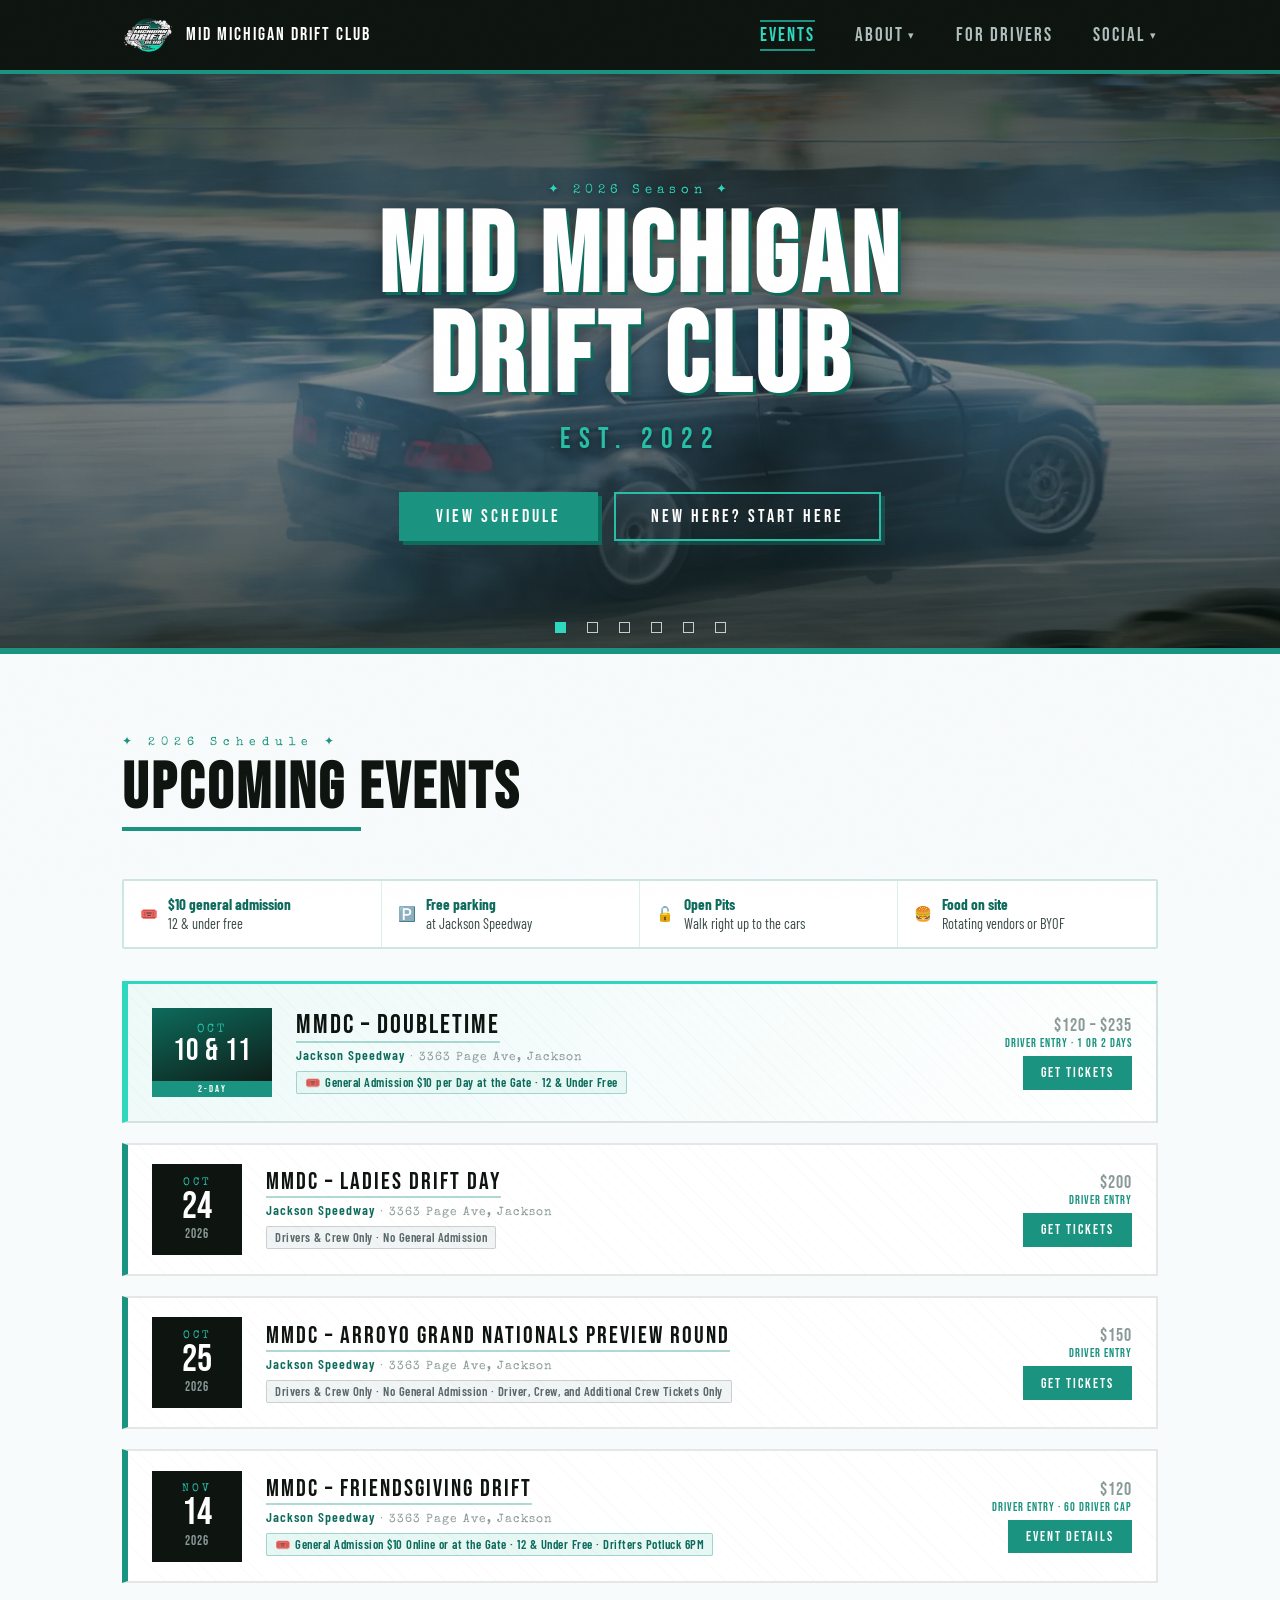
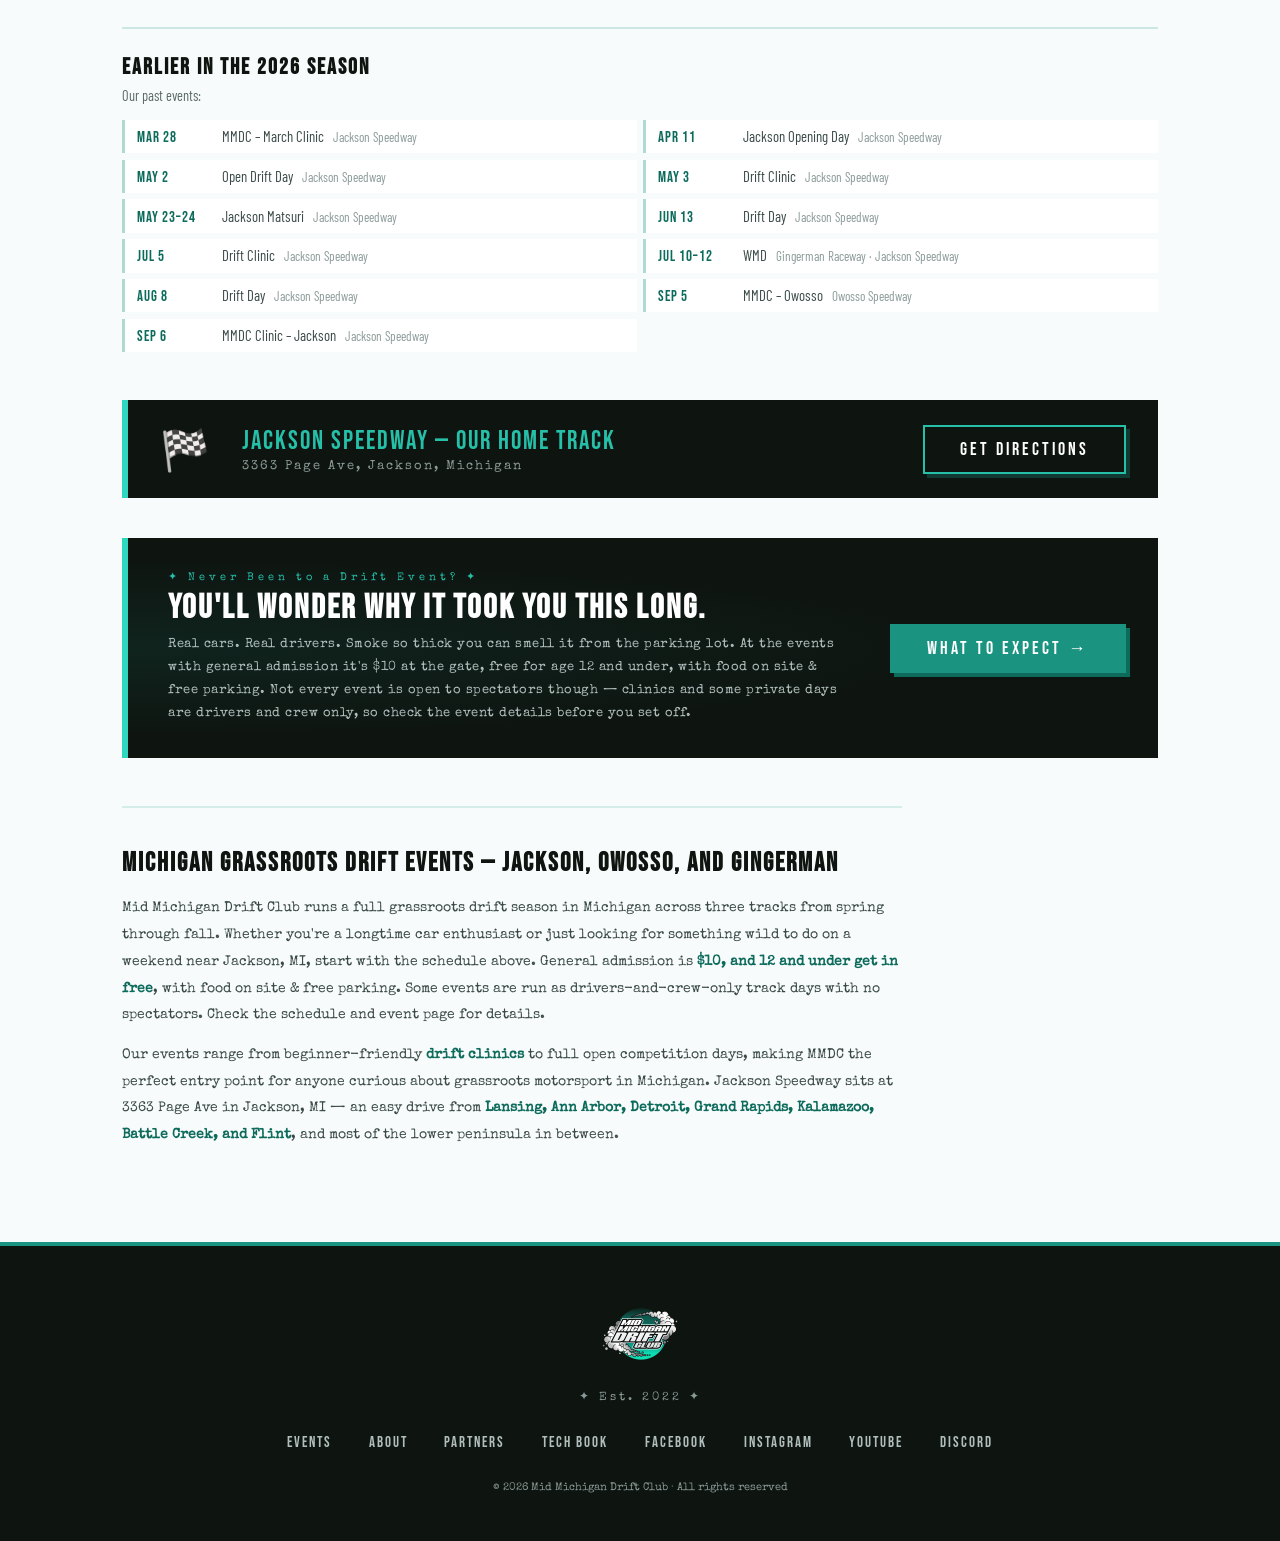
==== index.html @ 8991fbb8 "Correct Jackson Speedway postcode to 49203 The street address was right but the postcode was not: ev" ====
<!DOCTYPE html>
<html lang="en">
<head>
  <meta charset="UTF-8" />
  <meta name="viewport" content="width=device-width, initial-scale=1.0" />
  <!-- iOS Safari draws its toolbar and status bar as a translucent layer that
       blurs whatever page content sits beneath it. That band is outside the
       layout viewport, so no CSS on the sticky header can cover it, and the
       blurred copy reads as the page leaking above the nav. theme-color is the
       only hook Safari gives for it. #0e1410 is the header's own black, so the
       toolbar and the nav now meet seamlessly. -->
  <meta name="theme-color" content="#0e1410" />
  <link rel="icon" type="image/png" sizes="32x32" href="/favicon-32.png" />
  <link rel="icon" type="image/png" sizes="16x16" href="/favicon-16.png" />
  <link rel="apple-touch-icon" sizes="180x180" href="/apple-touch-icon.png" />
  <title>Mid Michigan Drift Club | Drift Events at Jackson Speedway</title>
  <meta name="description" content="Michigan grassroots drift events at Jackson Speedway, Owosso Speedway, and Gingerman Raceway. Drift days, clinics, and ladies days. $10 general admission." />
  <meta name="keywords" content="Michigan drift events, drift events Jackson Michigan, mid Michigan drift club, grassroots drifting Michigan, drift club Michigan, Jackson Speedway events, drift day Michigan, watch drifting Michigan, beginner drift clinic Michigan, drift events near me Michigan, things to do Jackson MI, motorsport events Michigan 2026" />
  <meta name="author" content="Mid Michigan Drift Club" />
  <link rel="canonical" href="https://midmichigandriftclub.com/" />
  <meta property="og:type" content="website" />
  <meta property="og:title" content="Bring Your Friends. Wild to See. | Mid Michigan Drift Club" />
  <meta property="og:description" content="Tire smoke, sideways cars, Michigan's grassroots drift scene. A full season of drift days, clinics, and ladies days at Jackson Speedway, Owosso, and Gingerman. Not every event has general admission." />
  <meta property="og:image" content="https://midmichigandriftclub.com/logo-social.png" />
  <meta property="og:url" content="https://midmichigandriftclub.com/" />
  <meta property="og:site_name" content="Mid Michigan Drift Club" />
  <meta name="twitter:card" content="summary_large_image" />
  <meta name="twitter:title" content="Bring Your Friends. Wild to See. | Mid Michigan Drift Club" />
  <meta name="twitter:description" content="Michigan grassroots drift events at Jackson Speedway, Owosso, and Gingerman. Drift days, clinics, and ladies days. General admission varies by event." />
  <meta name="twitter:image" content="https://midmichigandriftclub.com/logo-social.png" />
  <meta name="geo.region" content="US-MI" />
  <meta name="geo.placename" content="Jackson, Michigan" />
  <meta name="geo.position" content="42.2459;-84.4013" />
  <meta name="ICBM" content="42.2459, -84.4013" />
  <script type="application/ld+json">{"@context":"https://schema.org","@type":"SportsOrganization","name":"Mid Michigan Drift Club","alternateName":"MMDC","url":"https://midmichigandriftclub.com","logo":"https://midmichigandriftclub.com/logo-social.png","description":"A Michigan grassroots drift club running a full season of drift events at Jackson Speedway in Jackson, MI, with additional dates at Owosso Speedway and Gingerman Raceway.","sport":"Drifting","areaServed":"Michigan","location":{"@type":"Place","name":"Jackson Speedway","address":{"@type":"PostalAddress","streetAddress":"3363 Page Ave","addressLocality":"Jackson","addressRegion":"MI","postalCode":"49203","addressCountry":"US"}},"sameAs":["https://www.facebook.com/mmdc0/","https://www.instagram.com/midmichigandriftclub/","https://www.youtube.com/@MidMichiganDriftClub","https://driftmaps.com/organizer/mid-michigan-drift-club/","https://discord.gg/YjmYq5kfDn"]}</script>
  <!-- Keep this list in sync with the event cards below: drop an entry once
       its date has passed, or Google Search Console will flag it as an
       event schema error ("event already occurred"). -->
  <script type="application/ld+json">{"@context":"https://schema.org","@graph":[
    {"@type":"SportsEvent","name":"MMDC – Doubletime","startDate":"2026-10-10","endDate":"2026-10-11","eventAttendanceMode":"https://schema.org/OfflineEventAttendanceMode","eventStatus":"https://schema.org/EventScheduled","location":{"@type":"Place","name":"Jackson Speedway","address":{"@type":"PostalAddress","streetAddress":"3363 Page Ave","addressLocality":"Jackson","addressRegion":"MI","postalCode":"49203","addressCountry":"US"}},"organizer":{"@type":"SportsOrganization","name":"Mid Michigan Drift Club","url":"https://midmichigandriftclub.com"},"offers":[{"@type":"Offer","name":"General Admission","price":"10","priceCurrency":"USD","url":"https://driftmaps.com/event/mmdc10102026/","availability":"https://schema.org/InStock"},{"@type":"Offer","name":"Driver Entry","price":"120","priceCurrency":"USD","url":"https://driftmaps.com/event/mmdc10102026/","availability":"https://schema.org/InStock"}]},
    {"@type":"SportsEvent","name":"MMDC – Ladies Drift Day","startDate":"2026-10-24","eventAttendanceMode":"https://schema.org/OfflineEventAttendanceMode","eventStatus":"https://schema.org/EventScheduled","location":{"@type":"Place","name":"Jackson Speedway","address":{"@type":"PostalAddress","streetAddress":"3363 Page Ave","addressLocality":"Jackson","addressRegion":"MI","postalCode":"49203","addressCountry":"US"}},"organizer":{"@type":"SportsOrganization","name":"Mid Michigan Drift Club","url":"https://midmichigandriftclub.com"},"offers":{"@type":"Offer","name":"Driver Entry","price":"200","priceCurrency":"USD","url":"https://driftmaps.com/event/mmdc10242026/","availability":"https://schema.org/InStock"}},
    {"@type":"SportsEvent","name":"MMDC – Arroyo Grand Nationals Preview Round","startDate":"2026-10-25","eventAttendanceMode":"https://schema.org/OfflineEventAttendanceMode","eventStatus":"https://schema.org/EventScheduled","location":{"@type":"Place","name":"Jackson Speedway","address":{"@type":"PostalAddress","streetAddress":"3363 Page Ave","addressLocality":"Jackson","addressRegion":"MI","postalCode":"49203","addressCountry":"US"}},"organizer":{"@type":"SportsOrganization","name":"Mid Michigan Drift Club","url":"https://midmichigandriftclub.com"},"offers":{"@type":"Offer","name":"Driver Entry","price":"150","priceCurrency":"USD","url":"https://driftmaps.com/event/mmdc10252026/","availability":"https://schema.org/InStock"}},
    {"@type":"SportsEvent","name":"MMDC – Friendsgiving Drift","startDate":"2026-11-14","eventAttendanceMode":"https://schema.org/OfflineEventAttendanceMode","eventStatus":"https://schema.org/EventScheduled","description":"An open drift day that rolls into a community Friendsgiving potluck in the garage. Spectator gates open at noon.","location":{"@type":"Place","name":"Jackson Speedway","address":{"@type":"PostalAddress","streetAddress":"3363 Page Ave","addressLocality":"Jackson","addressRegion":"MI","postalCode":"49203","addressCountry":"US"}},"organizer":{"@type":"SportsOrganization","name":"Mid Michigan Drift Club","url":"https://midmichigandriftclub.com"},"offers":[{"@type":"Offer","name":"General Admission","price":"10","priceCurrency":"USD","url":"https://www.facebook.com/events/2070939403520180"},{"@type":"Offer","name":"Driver Entry","price":"120","priceCurrency":"USD","url":"https://www.facebook.com/events/2070939403520180"}]}
  ]}</script>
  <link rel="preconnect" href="https://fonts.googleapis.com">
  <link href="https://fonts.googleapis.com/css2?family=Bebas+Neue&family=Special+Elite&family=Barlow+Condensed:wght@400;600;700&display=swap" rel="stylesheet">
  <link rel="stylesheet" href="/styles.css">
</head>
<body>

  <header>
    <nav>
      <a class="nav-logo" href="/">
        <img src="/logo.webp" alt="Mid Michigan Drift Club Logo">
        <div class="nav-logo-text">
          <span class="main">Mid Michigan Drift Club</span>
        </div>
      </a>
      <ul class="nav-links">
        <li><a id="nav-events" class="active" href="/">Events</a></li>
        <li class="nav-dropdown align-left">
          <a class="nav-dropdown-trigger" role="button" aria-haspopup="true" aria-expanded="false" tabindex="0">About <span class="caret">&#9662;</span></a>
          <ul class="nav-dropdown-menu">
            <li><a id="nav-about" href="/about/">About MMDC</a></li>
            <li><a id="nav-partners" href="/partnerships/">Partners</a></li>
          </ul>
        </li>
        <li><a id="nav-drivers" href="/drivers/">For Drivers</a></li>
        <li class="nav-dropdown">
          <a class="nav-dropdown-trigger" role="button" aria-haspopup="true" aria-expanded="false" tabindex="0">Social <span class="caret">&#9662;</span></a>
          <ul class="nav-dropdown-menu">
            <li><a href="https://www.facebook.com/mmdc0/" target="_blank" rel="noopener">Facebook</a></li>
            <li><a href="https://www.instagram.com/midmichigandriftclub/" target="_blank" rel="noopener">Instagram</a></li>
            <li><a href="https://www.youtube.com/@MidMichiganDriftClub" target="_blank" rel="noopener">YouTube</a></li>
            <li><a href="https://discord.gg/YjmYq5kfDn" target="_blank" rel="noopener">Discord</a></li>
          </ul>
        </li>
      </ul>
    </nav>
  </header>

  <section class="hero">
    <div class="hero-bg" id="hero-rotator"></div>
    <div class="hero-overlay"></div>
    <div class="hero-content">
      <p class="hero-eyebrow">✦ 2026 Season ✦</p>
      <h1 class="hero-title">Mid Michigan<br>Drift Club</h1>
      <p class="hero-sub">Est. 2022</p>
      <div class="hero-cta">
        <a href="#events-anchor" class="btn btn-primary">View Schedule</a>
        <a href="/about/" class="btn btn-outline">New Here? Start Here</a>
      </div>
    </div>
  </section>

  <div class="section" id="events-anchor">
    <p class="section-label">✦ 2026 Schedule ✦</p>
    <h2 class="section-title">Upcoming Events</h2>

    <div class="spec-hook">
      <div class="spec-hook-item">🎟️ <span><strong>$10 general admission</strong> 12 &amp; under free</span></div>
      <div class="spec-hook-item">🅿️ <span><strong>Free parking</strong> at Jackson Speedway</span></div>
      <div class="spec-hook-item">🔓 <span><strong>Open Pits</strong> Walk right up to the cars</span></div>
      <div class="spec-hook-item">🍔 <span><strong>Food on site</strong> Rotating vendors or BYOF</span></div>
    </div>

    <div class="events-grid">

      <div class="event-card weekend">
        <div class="event-date-block"><div class="month">Oct</div><div class="day">10 &amp; 11</div></div>
        <div class="event-info">
          <div class="event-name"><a href="https://driftmaps.com/event/mmdc10102026/" target="_blank" rel="noopener">MMDC – Doubletime</a></div>
          <div class="event-meta"><span class="venue">Jackson Speedway</span> · 3363 Page Ave, Jackson</div>
          <div class="event-spec open">🎟️ General Admission $10 per Day at the Gate · 12 &amp; Under Free</div>
        </div>
        <div>
          <div class="event-price">$120 – $235 <span class="price-range">Driver entry · 1 or 2 days</span></div>
          <div class="event-action"><a href="https://driftmaps.com/event/mmdc10102026/" target="_blank" class="btn-ticket">Get Tickets</a></div>
        </div>
      </div>

      <div class="event-card">
        <div class="event-date-block"><div class="month">Oct</div><div class="day">24</div><div class="multi">2026</div></div>
        <div class="event-info">
          <div class="event-name"><a href="https://driftmaps.com/event/mmdc10242026/" target="_blank" rel="noopener">MMDC – Ladies Drift Day</a></div>
          <div class="event-meta"><span class="venue">Jackson Speedway</span> · 3363 Page Ave, Jackson</div>
          <div class="event-spec none">Drivers &amp; Crew Only · No General Admission</div>
        </div>
        <div>
          <div class="event-price">$200 <span class="price-range">Driver entry</span></div>
          <div class="event-action"><a href="https://driftmaps.com/event/mmdc10242026/" target="_blank" class="btn-ticket">Get Tickets</a></div>
        </div>
      </div>

      <div class="event-card">
        <div class="event-date-block"><div class="month">Oct</div><div class="day">25</div><div class="multi">2026</div></div>
        <div class="event-info">
          <div class="event-name"><a href="https://driftmaps.com/event/mmdc10252026/" target="_blank" rel="noopener">MMDC – Arroyo Grand Nationals Preview Round</a></div>
          <div class="event-meta"><span class="venue">Jackson Speedway</span> · 3363 Page Ave, Jackson</div>
          <div class="event-spec none">Drivers &amp; Crew Only · No General Admission · Driver, Crew, and Additional Crew Tickets Only</div>
        </div>
        <div>
          <div class="event-price">$150 <span class="price-range">Driver entry</span></div>
          <div class="event-action"><a href="https://driftmaps.com/event/mmdc10252026/" target="_blank" class="btn-ticket">Get Tickets</a></div>
        </div>
      </div>

      <div class="event-card">
        <div class="event-date-block"><div class="month">Nov</div><div class="day">14</div><div class="multi">2026</div></div>
        <div class="event-info">
          <div class="event-name"><a href="https://www.facebook.com/events/2070939403520180" target="_blank" rel="noopener">MMDC – Friendsgiving Drift</a></div>
          <div class="event-meta"><span class="venue">Jackson Speedway</span> · 3363 Page Ave, Jackson</div>
          <div class="event-spec open">🎟️ General Admission $10 Online or at the Gate · 12 &amp; Under Free · Drifters Potluck 6PM</div>
        </div>
        <div>
          <div class="event-price">$120 <span class="price-range">Driver entry · 60 driver cap</span></div>
          <div class="event-action"><a href="https://www.facebook.com/events/2070939403520180" target="_blank" class="btn-ticket">Event Details</a></div>
        </div>
      </div>

    </div>

    <div class="past-season">
      <h3>Earlier in the 2026 Season</h3>
      <p class="past-intro">Our past events:</p>
      <div class="past-grid">
        <div class="past-item"><span class="past-date">Mar 28</span><span>MMDC – March Clinic</span><span class="past-venue">Jackson Speedway</span></div>
        <div class="past-item"><span class="past-date">Apr 11</span><span>Jackson Opening Day</span><span class="past-venue">Jackson Speedway</span></div>
        <div class="past-item"><span class="past-date">May 2</span><span>Open Drift Day</span><span class="past-venue">Jackson Speedway</span></div>
        <div class="past-item"><span class="past-date">May 3</span><span>Drift Clinic</span><span class="past-venue">Jackson Speedway</span></div>
        <div class="past-item"><span class="past-date">May 23–24</span><span>Jackson Matsuri</span><span class="past-venue">Jackson Speedway</span></div>
        <div class="past-item"><span class="past-date">Jun 13</span><span>Drift Day</span><span class="past-venue">Jackson Speedway</span></div>
        <div class="past-item"><span class="past-date">Jul 5</span><span>Drift Clinic</span><span class="past-venue">Jackson Speedway</span></div>
        <div class="past-item"><span class="past-date">Jul 10–12</span><span>WMD</span><span class="past-venue">Gingerman Raceway · Jackson Speedway</span></div>
        <div class="past-item"><span class="past-date">Aug 8</span><span>Drift Day</span><span class="past-venue">Jackson Speedway</span></div>
        <div class="past-item"><span class="past-date">Sep 5</span><span>MMDC – Owosso</span><span class="past-venue">Owosso Speedway</span></div>
        <div class="past-item"><span class="past-date">Sep 6</span><span>MMDC Clinic – Jackson</span><span class="past-venue">Jackson Speedway</span></div>
      </div>
    </div>

    <div class="venue-callout">
      <div class="icon">🏁</div>
      <div>
        <div class="venue-name">Jackson Speedway — Our Home Track</div>
        <div class="venue-addr">3363 Page Ave, Jackson, Michigan</div>
      </div>
      <a href="https://maps.google.com/?q=3363+Page+Ave+Jackson+MI" target="_blank" class="btn btn-outline" style="margin-left:auto;">Get Directions</a>
    </div>

    <div class="firsttimer">
      <div class="firsttimer-text">
        <div class="firsttimer-label">✦ Never Been to a Drift Event? ✦</div>
        <h3>You'll wonder why it took you this long.</h3>
        <p>Real cars. Real drivers. Smoke so thick you can smell it from the parking lot. At the events with general admission it's $10 at the gate, free for age 12 and under, with food on site &amp; free parking. Not every event is open to spectators though — clinics and some private days are drivers and crew only, so check the event details before you set off.</p>
      </div>
      <a href="/about/" class="btn btn-primary">What to Expect →</a>
    </div>

    <div class="seo-blurb">
      <h2>Michigan Grassroots Drift Events — Jackson, Owosso, and Gingerman</h2>
      <p>Mid Michigan Drift Club runs a full grassroots drift season in Michigan across three tracks from spring through fall. Whether you're a longtime car enthusiast or just looking for something wild to do on a weekend near Jackson, MI, start with the schedule above. General admission is <strong>$10, and 12 and under get in free</strong>, with food on site &amp; free parking. Some events are run as drivers-and-crew-only track days with no spectators. Check the schedule and event page for details.</p>
      <p>Our events range from beginner-friendly <strong>drift clinics</strong> to full open competition days, making MMDC the perfect entry point for anyone curious about grassroots motorsport in Michigan. Jackson Speedway sits at 3363 Page Ave in Jackson, MI — an easy drive from <strong>Lansing, Ann Arbor, Detroit, Grand Rapids, Kalamazoo, Battle Creek, and Flint</strong>, and most of the lower peninsula in between.</p>
    </div>
  </div>

  <footer>
    <a href="/"><img src="/logo.webp" alt="Mid Michigan Drift Club" class="footer-logo-img"></a>
    <p class="footer-tagline">✦ Est. 2022 ✦</p>
    <ul class="footer-links">
      <li><a href="/">Events</a></li>
      <li><a href="/about/">About</a></li>
      <li><a href="/partnerships/">Partners</a></li>
      <li><a href="/MMDC-TechInfo.pdf" target="_blank" rel="noopener">Tech Book</a></li>
      <li><a href="https://www.facebook.com/mmdc0/" target="_blank" rel="noopener">Facebook</a></li>
      <li><a href="https://www.instagram.com/midmichigandriftclub/" target="_blank" rel="noopener">Instagram</a></li>
      <li><a href="https://www.youtube.com/@MidMichiganDriftClub" target="_blank" rel="noopener">YouTube</a></li>
      <li><a href="https://discord.gg/YjmYq5kfDn" target="_blank" rel="noopener">Discord</a></li>
    </ul>
    <p class="footer-copy">&copy; 2026 Mid Michigan Drift Club · All rights reserved</p>
  </footer>

  <script src="/main.js"></script>
</body>
</html>
---- styles.css ----
:root{--black:#0e1410;--deep:#0a1612;--teal:#1a9480;--teal-dark:#0d6b5c;--teal-light:#26bfa8;--teal-bright:#2ed8be;--smoke:#8a9a98;--smoke-light:#b0bfbd;--white:#ffffff;--off-white:#f8fbfb}
*{margin:0;padding:0;box-sizing:border-box}
html{background-color:var(--black)}
body{background-color:var(--off-white);color:var(--black);font-family:'Barlow Condensed',sans-serif;overflow-x:hidden;overflow-x:clip}
body::before{content:'';position:fixed;inset:0;background-image:url("data:image/svg+xml,%3Csvg xmlns='http://www.w3.org/2000/svg' width='300' height='300'%3E%3Cfilter id='n'%3E%3CfeTurbulence type='fractalNoise' baseFrequency='0.75' numOctaves='4' stitchTiles='stitch'/%3E%3C/filter%3E%3Crect width='300' height='300' filter='url(%23n)' opacity='0.03'/%3E%3C/svg%3E");pointer-events:none;z-index:1000;opacity:0.4}
/* NAV */
header{background-color:var(--black);border-bottom:4px solid var(--teal);position:sticky;top:0;z-index:100}
/* iOS Safari paints a band of page above a sticky header while its URL bar
   overlays the viewport, so content appears to scroll over the nav. Extend
   the header's own background upward to cover that band. Off-canvas when
   the page is at rest, so it changes no layout.
   This only works while nothing clips it: body must not become a scroll
   container, which is why overflow-x is clip and not hidden above. */
header::before{content:'';position:absolute;left:0;right:0;bottom:100%;height:100vh;background-color:var(--black);pointer-events:none}
nav{max-width:1100px;margin:0 auto;display:flex;align-items:center;justify-content:space-between;padding:0 1.25rem;height:70px}
.nav-logo{display:flex;align-items:center;gap:0.75rem;text-decoration:none;cursor:pointer}
.nav-logo img{height:52px;width:auto;mix-blend-mode:lighten;filter:brightness(1.05)}
.nav-logo-text{display:none;flex-direction:column;line-height:1}
.nav-logo-text .main{font-family:'Bebas Neue',sans-serif;font-size:1.15rem;letter-spacing:2px;color:var(--white);white-space:nowrap}
.nav-logo-text .main span{color:var(--teal-light)}
/* The list spans the nav's full height so the Social dropdown, positioned at
   top:100% of its <li>, hangs from the bottom of the bar rather than from the
   bottom of the word. Each item then centres its own link inside that height. */
.nav-links{display:flex;gap:1.2rem;list-style:none;align-self:stretch}
.nav-links>li{display:flex;align-items:center}
.nav-links a{font-family:'Bebas Neue',sans-serif;font-size:1.2rem;letter-spacing:2px;color:var(--smoke-light);text-decoration:none;position:relative;transition:color 0.2s;cursor:pointer}
/* The Social trigger is inline-flex (it holds a caret); the other three were
   plain inline. Vertical padding does not grow an inline box's line height but
   does grow an inline-flex one, so the phone rule below pushed Social ~7px
   lower than its neighbours. Matching the display type keeps all four on one
   baseline at every width. Only the top-level items: the dropdown links are
   grandchildren and stay display:block. */
.nav-links>li>a{display:inline-flex;align-items:center}
/* Ray, 8/28: Social sat out of line because only the other items grew an
   underline on hover. Every item now gets a rule above AND below, so they
   all behave the same and nothing shifts. */
.nav-links a::before,
.nav-links a::after{content:'';position:absolute;left:0;width:0;height:2px;background:var(--teal);transition:width 0.25s ease}
.nav-links a::before{top:-4px}
.nav-links a::after{bottom:-4px}
.nav-links a:hover{color:var(--teal-bright)}
.nav-links a:hover::before,
.nav-links a:hover::after{width:100%}
.nav-links a.active{color:var(--teal-bright)}
.nav-links a.active::before,
.nav-links a.active::after{width:100%}
/* NAV DROPDOWNS */
.nav-dropdown{position:relative}
.nav-dropdown-trigger{display:inline-flex;align-items:center;gap:4px;cursor:pointer;user-select:none}
.nav-dropdown-trigger .caret{font-size:0.7rem;transition:transform 0.2s}
.nav-dropdown.open .nav-dropdown-trigger .caret{transform:rotate(180deg)}
.nav-dropdown.open .nav-dropdown-trigger{color:var(--teal-bright)}
.nav-dropdown.open .nav-dropdown-trigger::before,
.nav-dropdown.open .nav-dropdown-trigger::after{width:100%}
.nav-dropdown-menu{
  position:absolute;top:calc(100% + 12px);right:0;min-width:172px;
  background:var(--black);border:2px solid var(--teal-dark);
  list-style:none;padding:0.35rem 0;margin:0;z-index:120;
  opacity:0;visibility:hidden;transform:translateY(-6px);
  transition:opacity 0.18s ease,transform 0.18s ease,visibility 0.18s;
  box-shadow:0 10px 26px rgba(0,0,0,0.45);
}
.nav-dropdown.open .nav-dropdown-menu{opacity:1;visibility:visible;transform:translateY(0)}
.nav-dropdown-menu::before{content:'';position:absolute;top:-8px;right:18px;border:6px solid transparent;border-bottom-color:var(--teal-dark)}
.nav-dropdown.align-left .nav-dropdown-menu{left:0;right:auto}
.nav-dropdown.align-left .nav-dropdown-menu::before{left:18px;right:auto}
.nav-dropdown-menu a{display:block;padding:0.5rem 1.1rem;font-size:1.05rem;letter-spacing:2px;color:var(--smoke-light);white-space:nowrap}
.nav-dropdown-menu a::before,
.nav-dropdown-menu a::after{display:none}
.nav-dropdown-menu a:hover{background:var(--teal-dark);color:var(--white)}
/* HERO PHOTO ROTATOR */
.hero-slide{position:absolute;inset:0;background-size:cover;background-position:center 40%;opacity:0;z-index:0;transition:opacity 1.6s ease-in-out;will-change:opacity}
/* The outgoing slide holds full opacity underneath while the incoming one
   fades in above it. Without this both sit semi-transparent mid-fade and
   whatever is behind the rotator ghosts through on every transition. */
.hero-slide.is-prev{opacity:1;z-index:1;transition:none}
.hero-slide.is-active{opacity:1;z-index:2}
.hero-dots{position:absolute;bottom:6px;left:50%;transform:translateX(-50%);display:flex;gap:2px;z-index:6}
    .hero-dots button{width:30px;height:30px;padding:0;border:0;background:transparent;cursor:pointer;position:relative;display:block}
.hero-dots button::before{content:'';position:absolute;top:50%;left:50%;width:9px;height:9px;margin:-5px 0 0 -5px;border:1px solid rgba(255,255,255,0.75);transition:background 0.25s,border-color 0.25s}
.hero-dots button[aria-current="true"]::before{background:var(--teal-bright);border-color:var(--teal-bright)}
@media (prefers-reduced-motion:reduce){.hero-slide{transition:none}}
/* Four nav items get tight on small phones - shrink rather than wrap.
   Partners lives inside the About dropdown rather than as a fifth top-level
   item, which is what keeps this to two steps.
   The step is 500px, not the 420px it was before the dropdown: the caret on
   "About" widened the row just enough that a 430pt phone landed in the gap
   above the old breakpoint with the logo touching the links. */
/* Scoped to top-level links with >li>a rather than a bare `.nav-links a`.
   The descendant form also matched the links inside a dropdown menu and, sitting
   later in the file at equal specificity, flattened their 1.1rem side padding to
   zero - so on a phone the menu text sat hard against the panel edge. */
@media (max-width:500px){
  .nav-links{gap:0.62rem}
  .nav-links>li>a{font-size:1rem;letter-spacing:1px;padding:0.55rem 0}
  .nav-logo img{height:42px}
  .nav-dropdown-menu a{font-size:0.95rem}
}
@media (max-width:340px){
  .nav-links{gap:0.45rem}
  .nav-links>li>a{font-size:0.92rem;letter-spacing:0.5px}
  .nav-logo img{height:36px}
}
/* Footer links sat at a 19px tap height; they are a real navigation
   surface on a phone, so give them room. */
.footer-links a{display:inline-block;padding:0.35rem 0.15rem}
.btn-techbook{margin-top:0.75rem;display:inline-block}
/* teal-bright is for dark panels; on the light sections it washes out */
.inline-link{color:var(--teal-bright);text-decoration:underline;text-underline-offset:2px}
.inline-link:hover{color:var(--teal-light)}
.about-section .inline-link,.step .inline-link,.kit .inline-link{color:var(--teal-dark);font-weight:700}
.about-section .inline-link:hover,.step .inline-link:hover{color:var(--teal)}
/* FOR DRIVERS PAGE */
.kit-intro{max-width:70ch}
.kit-grid{display:grid;gap:1rem;margin-top:1.5rem}
@media(min-width:760px){.kit-grid{grid-template-columns:1fr 1fr}}
.kit{background:var(--white);border:2px solid rgba(10,22,18,0.1);border-left:6px solid var(--teal);padding:1.1rem 1.3rem}
.kit h3{font-family:'Bebas Neue',sans-serif;font-size:1.4rem;letter-spacing:2px;color:var(--black);margin-bottom:0.15rem}
.kit .kit-spend{font-family:'Barlow Condensed',sans-serif;font-size:0.82rem;font-weight:700;letter-spacing:1px;color:var(--teal-dark);display:block;margin-bottom:0.5rem}
.kit p{font-family:'Barlow Condensed',sans-serif;font-size:0.95rem;line-height:1.55;color:#3a4a48}
.steps{display:grid;gap:0.6rem;margin-top:1.25rem;counter-reset:step}
.step{display:flex;gap:0.9rem;align-items:flex-start;background:var(--white);border:2px solid rgba(10,22,18,0.08);padding:0.85rem 1.1rem}
.step-n{font-family:'Bebas Neue',sans-serif;font-size:1.5rem;line-height:1;color:var(--teal);min-width:1.6rem}
.step-b{font-family:'Barlow Condensed',sans-serif;font-size:0.98rem;line-height:1.5;color:#3a4a48}
.step-b strong{color:var(--black)}
.drv-cta{display:flex;flex-wrap:wrap;gap:0.8rem;margin-top:1.5rem}
.note-box{background:#edfaf8;border:2px solid rgba(26,148,128,0.3);border-left:6px solid var(--teal);padding:1rem 1.2rem;margin-top:1.5rem;font-family:'Barlow Condensed',sans-serif;font-size:0.95rem;line-height:1.55;color:#2d3d3b}
.note-box strong{color:var(--teal-dark)}
/* SHARED BUTTONS */
.btn{display:inline-block;font-family:'Bebas Neue',sans-serif;font-size:1.1rem;letter-spacing:3px;padding:0.75rem 2.2rem;border:2px solid transparent;cursor:pointer;text-decoration:none;transition:all 0.2s}
.btn-primary{background:var(--teal);color:var(--white);border-color:var(--teal);box-shadow:4px 4px 0 var(--teal-dark)}
.btn-primary:hover{background:var(--teal-dark);transform:translate(-2px,-2px);box-shadow:6px 6px 0 var(--teal-dark)}
.btn-outline{background:transparent;color:var(--white);border-color:var(--teal-light);box-shadow:4px 4px 0 rgba(26,148,128,0.3)}
.btn-outline:hover{background:var(--teal-light);color:var(--black);transform:translate(-2px,-2px)}
/* SHARED SECTION */
.section{max-width:1100px;margin:0 auto;padding:3rem 1.25rem}
.section-label{font-family:'Special Elite',cursive;font-size:0.75rem;color:var(--teal);letter-spacing:6px;margin-bottom:0.5rem}
.section-title{font-family:'Bebas Neue',sans-serif;font-size:clamp(2.5rem,6vw,4rem);line-height:1;color:var(--black);letter-spacing:3px;margin-bottom:3rem;display:inline-block}
.section-title::after{content:'';display:block;height:4px;width:60%;background:var(--teal);margin-top:0.4rem}
/* FOOTER */
footer{background:var(--black);border-top:4px solid var(--teal);padding:3rem 2rem;text-align:center}
.footer-logo-img{height:80px;width:auto;mix-blend-mode:lighten;filter:brightness(1.05);margin-bottom:0.75rem;cursor:pointer}
.footer-tagline{font-family:'Special Elite',cursive;font-size:0.75rem;color:var(--smoke);letter-spacing:3px;margin-bottom:1.5rem}
.footer-links{display:flex;gap:2rem;justify-content:center;list-style:none;margin-bottom:1.5rem;flex-wrap:wrap}
.footer-links a{font-family:'Bebas Neue',sans-serif;letter-spacing:2px;color:var(--smoke-light);text-decoration:none;font-size:0.95rem;transition:color 0.2s;cursor:pointer}
.footer-links a:hover{color:var(--teal-bright)}
.footer-copy{font-family:'Special Elite',cursive;font-size:0.7rem;color:var(--smoke)}
/* HERO */
.hero{
  position:relative;overflow:hidden;
  min-height:580px;display:flex;align-items:center;justify-content:center;
  border-bottom:6px solid var(--teal);
}
.hero-bg{
  position:absolute;inset:0;
  /* no-JS fallback only; the rotator layers over this */
  background-image:url('/mmdc-hero-1.webp');
  background-size:cover;background-position:center 45%;
  transform:scale(1.03);
  transition:transform 8s ease;
}
.hero.loaded .hero-bg { transform:scale(1); }
/* dark gradient overlay — heavier at top for text legibility */
.hero-overlay{
  position:absolute;inset:0;
  background:linear-gradient(
    to bottom,
    rgba(10,22,18,0.72) 0%,
    rgba(10,22,18,0.45) 50%,
    rgba(10,22,18,0.75) 100%
  );
}
.hero-content{text-align:center;z-index:3;padding:2rem;animation:fadeUp 0.8s ease both;display:flex;flex-direction:column;align-items:center}
@keyframes fadeUp{from{opacity:0;transform:translateY(28px)}to{opacity:1;transform:translateY(0)}}
.hero-eyebrow{font-family:'Special Elite',cursive;font-size:0.82rem;color:var(--teal-bright);letter-spacing:5px;margin-bottom:0.75rem;text-shadow:0 1px 6px rgba(0,0,0,0.6)}
.hero-title{font-family:'Bebas Neue',sans-serif;font-size:clamp(3.5rem,10vw,7rem);color:var(--white);letter-spacing:4px;line-height:0.9;text-shadow:3px 3px 0 var(--teal-dark),0 4px 24px rgba(0,0,0,0.5)}
.hero-sub{font-family:'Bebas Neue',sans-serif;font-size:clamp(1.2rem,3vw,1.8rem);color:var(--teal-light);letter-spacing:8px;margin-top:0.75rem;text-shadow:0 2px 8px rgba(0,0,0,0.5)}
.hero-cta{margin-top:2.2rem;display:flex;gap:1rem;justify-content:center;flex-wrap:wrap}
/* SPEC HOOK */
.spec-hook{display:grid;grid-template-columns:1fr 1fr;gap:0;margin-bottom:2rem;border:2px solid rgba(26,148,128,0.2);border-radius:2px;overflow:hidden}
.spec-hook-item{display:flex;align-items:flex-start;gap:0.6rem;padding:0.85rem 1rem;background:var(--white);border-right:1px solid rgba(26,148,128,0.15);border-bottom:1px solid rgba(26,148,128,0.15);font-family:'Barlow Condensed',sans-serif;font-size:0.9rem;color:#3a4a48;transition:background 0.2s}
.spec-hook-item:nth-child(2){border-right:none}
.spec-hook-item:nth-child(3){border-bottom:none}
.spec-hook-item:nth-child(4){border-right:none;border-bottom:none}
.spec-hook-item:hover{background:#edfaf8}
.spec-hook-item strong{color:var(--teal-dark);display:block;font-size:0.95rem;font-weight:700}
.spec-hook-item span{line-height:1.3}
@media(min-width:700px){.spec-hook{grid-template-columns:repeat(4,1fr)}.spec-hook-item{align-items:center;border-bottom:none;border-right:1px solid rgba(26,148,128,0.15)}.spec-hook-item:nth-child(2){border-right:1px solid rgba(26,148,128,0.15)}.spec-hook-item:nth-child(3){border-bottom:none}.spec-hook-item:last-child{border-right:none}}
/* EVENT CARDS */
.events-grid{display:grid;gap:1.25rem}
.event-card{display:grid;grid-template-columns:72px 1fr;align-items:center;gap:1rem;background:var(--white);border:2px solid rgba(10,22,18,0.1);border-left:6px solid var(--teal);padding:1rem 1.2rem;position:relative;transition:transform 0.2s,box-shadow 0.2s;overflow:hidden}
.event-card>*:last-child{grid-column:2}
/* Prices used to be hidden below 600px, so phone visitors saw an event,
   a venue and a Get Tickets button but no price at all. */
.event-card .event-price{display:block;text-align:left;margin-bottom:0.35rem}
@media(min-width:600px){.event-card{grid-template-columns:90px 1fr auto;gap:1.5rem;padding:1.2rem 1.5rem}.event-card>*:last-child{grid-column:auto}.event-card .event-price{text-align:right;margin-bottom:0}}
.event-card::before{content:'';position:absolute;inset:0;background:repeating-linear-gradient(45deg,transparent 0px,transparent 8px,rgba(10,22,18,0.015) 8px,rgba(10,22,18,0.015) 9px);pointer-events:none}
.event-card:hover{transform:translateX(4px);box-shadow:-4px 0 0 var(--teal-bright),6px 6px 18px rgba(0,0,0,0.08)}
.event-card.featured{border-left-color:var(--teal-bright);background:linear-gradient(135deg,#edfaf8,var(--white))}
.event-card.weekend{grid-template-columns:90px 1fr;border-left-color:var(--teal-bright);border-top:3px solid var(--teal-bright);background:linear-gradient(135deg,#edfaf8,var(--white));padding:1rem 1.2rem}
@media(min-width:600px){.event-card.weekend{grid-template-columns:120px 1fr auto;padding:1.5rem}.event-card.weekend>*:last-child{grid-column:auto}}
.event-card.weekend .event-date-block{padding:1rem 0.5rem 1.9rem;background:linear-gradient(160deg,var(--teal-dark),var(--black));position:relative}
.event-card.weekend .event-date-block::after{content:'2-DAY';position:absolute;bottom:0;left:0;right:0;background:var(--teal);font-family:'Bebas Neue',sans-serif;font-size:0.6rem;letter-spacing:2px;color:var(--white);text-align:center;padding:2px 0}
.event-card.weekend .event-date-block .month{font-size:0.72rem;letter-spacing:3px}
/* Both dates render at one size and one colour, so "10" no longer dwarfs
   "& 11". Fits the 90px phone box with room to spare. */
.event-card.weekend .event-date-block .day{font-size:1.45rem;letter-spacing:1px;white-space:nowrap}
@media(min-width:600px){.event-card.weekend .event-date-block .day{font-size:1.95rem}}
.event-card.weekend .event-name{font-size:1.7rem}
.event-date-block{text-align:center;background:var(--black);color:var(--white);padding:0.8rem 0.5rem;flex-shrink:0}
.event-date-block .month{font-family:'Special Elite',cursive;font-size:0.68rem;letter-spacing:3px;color:var(--teal-light);text-transform:uppercase}
.event-date-block .day{font-family:'Bebas Neue',sans-serif;font-size:2.4rem;line-height:1;color:var(--white)}
.event-date-block .multi{font-family:'Bebas Neue',sans-serif;font-size:0.8rem;color:var(--smoke);letter-spacing:1px}
.event-info .event-name{font-family:'Bebas Neue',sans-serif;font-size:1.5rem;letter-spacing:2px;color:var(--black);line-height:1.1}
/* The title is the same DriftMaps link as Get Tickets. Inherit the heading
   colour and mark it with a rule rather than a default underline. */
.event-info .event-name a{color:inherit;text-decoration:none;border-bottom:2px solid rgba(26,148,128,0.35);transition:color 0.2s,border-color 0.2s}
.event-info .event-name a:hover{color:var(--teal-dark);border-bottom-color:var(--teal)}
.event-meta{font-family:'Special Elite',cursive;font-size:0.78rem;color:var(--smoke);margin-top:0.35rem;letter-spacing:1px}
.event-meta .venue{font-family:'Barlow Condensed',sans-serif;font-weight:600;color:var(--teal-dark);font-size:0.85rem}
.event-price{font-family:'Bebas Neue',sans-serif;font-size:1.1rem;color:var(--smoke);letter-spacing:1px;white-space:nowrap;text-align:right}
.event-price .price-range{display:block;font-size:0.78rem;color:var(--teal)}
.event-action{text-align:left;margin-top:0.3rem}
@media(min-width:600px){.event-action{text-align:right}}
.btn-ticket{display:inline-block;font-family:'Bebas Neue',sans-serif;font-size:0.9rem;letter-spacing:2px;padding:0.4rem 1rem;background:var(--teal);color:var(--white);text-decoration:none;border:2px solid var(--teal);transition:all 0.2s}
.btn-ticket:hover{background:var(--white);color:var(--teal)}
.btn-ticket.tba{background:transparent;color:var(--smoke);border-color:var(--smoke);cursor:default;font-size:0.75rem}
/* Sep 6 clinic sold out on DriftMaps. Rendered as a span, not a link, so
   the hover state has to be cancelled or it still looks pressable. */
.btn-ticket.soldout{background:#e8ecec;color:#5a6a68;border-color:rgba(10,22,18,0.22);cursor:default}
.btn-ticket.soldout:hover{background:#e8ecec;color:#5a6a68}
.event-spec{display:inline-block;font-family:'Barlow Condensed',sans-serif;font-size:0.78rem;font-weight:600;letter-spacing:0.5px;margin-top:0.45rem;padding:2px 8px;border-radius:2px;line-height:1.35}
.event-spec.open{background:#e6f7f4;color:var(--teal-dark);border:1px solid rgba(26,148,128,0.35)}
.event-spec.none{background:#f1f4f4;color:#5a6a68;border:1px solid rgba(10,22,18,0.16)}
.event-spec.tbc{background:#fdf6e3;color:#7a5c00;border:1px solid rgba(160,125,0,0.3)}
/* EARLIER IN THE SEASON */
.past-season{margin-top:2.75rem;border-top:2px solid rgba(26,148,128,0.2);padding-top:1.6rem}
.past-season h3{font-family:'Bebas Neue',sans-serif;font-size:1.4rem;letter-spacing:2px;color:var(--black)}
.past-intro{font-family:'Barlow Condensed',sans-serif;font-size:0.9rem;color:#5a6a68;margin:0.35rem 0 1rem;max-width:60ch}
.past-grid{display:grid;gap:0.4rem}
@media(min-width:700px){.past-grid{grid-template-columns:1fr 1fr}}
.past-item{display:flex;flex-wrap:wrap;gap:0.55rem;align-items:baseline;font-family:'Barlow Condensed',sans-serif;font-size:0.92rem;color:#3a4a48;padding:0.45rem 0.75rem;background:var(--white);border-left:3px solid rgba(26,148,128,0.35)}
.past-item .past-date{font-family:'Bebas Neue',sans-serif;letter-spacing:1px;color:var(--teal-dark);min-width:76px}
.past-item .past-venue{color:var(--smoke);font-size:0.82rem}
/* VENUE CALLOUT */
.venue-callout{margin-top:3rem;background:var(--black);color:var(--white);padding:1.5rem;display:flex;flex-direction:column;gap:1rem;border-left:6px solid var(--teal-bright)}
@media(min-width:600px){.venue-callout{flex-direction:row;align-items:center;gap:2rem;padding:1.5rem 2rem}.venue-callout .btn{margin-left:auto}}
.venue-callout .icon{font-size:2.5rem;flex-shrink:0}
.venue-callout .venue-name{font-family:'Bebas Neue',sans-serif;font-size:1.6rem;letter-spacing:2px;color:var(--teal-light)}
.venue-callout .venue-addr{font-family:'Special Elite',cursive;font-size:0.8rem;color:var(--smoke);letter-spacing:2px;margin-top:0.2rem}
/* FIRST TIMER */
.firsttimer{margin-top:2.5rem;background:var(--black);border-left:6px solid var(--teal-bright);padding:2rem 1.5rem;display:flex;flex-direction:column;gap:1.5rem;position:relative;overflow:hidden}
@media(min-width:700px){.firsttimer{flex-direction:row;align-items:center;gap:2.5rem;padding:2rem 2rem 2rem 2.5rem}}
.firsttimer::before{content:'';position:absolute;inset:0;background:radial-gradient(ellipse at 0% 50%,rgba(26,148,128,0.12) 0%,transparent 60%);pointer-events:none}
.firsttimer-text{flex:1;min-width:240px;position:relative;z-index:1}
.firsttimer-label{font-family:'Special Elite',cursive;font-size:0.7rem;color:var(--teal-light);letter-spacing:4px;margin-bottom:0.5rem}
.firsttimer-text h3{font-family:'Bebas Neue',sans-serif;font-size:clamp(1.5rem,3vw,2.1rem);letter-spacing:2px;color:var(--white);line-height:1.05;margin-bottom:0.5rem}
.firsttimer-text p{font-family:'Special Elite',cursive;font-size:0.82rem;color:var(--smoke-light);line-height:1.75;letter-spacing:0.5px}
.firsttimer .btn-primary{position:relative;z-index:1;flex-shrink:0;white-space:nowrap}
/* SEO BLURB */
.seo-blurb{margin-top:3rem;padding-top:2.5rem;border-top:2px solid rgba(26,148,128,0.15);max-width:780px}
.seo-blurb h2{font-family:'Bebas Neue',sans-serif;font-size:1.6rem;letter-spacing:2px;color:var(--black);margin-bottom:1rem}
.seo-blurb p{font-family:'Special Elite',cursive;font-size:0.88rem;line-height:1.9;color:#3a4a48;margin-bottom:0.8rem}
.seo-blurb strong{color:var(--teal-dark)}
/* ABOUT / DRIVERS PAGE HEADER */
.page-header{
  position:relative;overflow:hidden;
  min-height:400px;display:flex;flex-direction:column;
  align-items:center;justify-content:center;
  border-bottom:6px solid var(--teal);
  padding:4rem 2rem 3.5rem;text-align:center;
}
.page-header-bg{
  position:absolute;inset:0;
  background-image:url('/mmdc-hero-1.webp');
  background-size:cover;background-position:center 45%;
}
.page-header-overlay{
  position:absolute;inset:0;
  background:linear-gradient(to bottom,rgba(10,22,18,0.78) 0%,rgba(10,22,18,0.55) 50%,rgba(10,22,18,0.80) 100%);
}
/* The For Drivers page gets its own photo: a single car with the driver
   visible, rather than the shared About header. Scoped so About is
   untouched. Pushed to 60% because the car sits low in the frame. */
.page-drivers .page-header-bg{
  background-image:url('/mmdc-hero-5.webp');
  background-position:center 60%;
}
.page-header img{display:none}
.page-header .eyebrow{font-family:'Special Elite',cursive;font-size:0.8rem;color:var(--teal-bright);letter-spacing:5px;margin-bottom:0.75rem;position:relative;z-index:3;text-shadow:0 1px 6px rgba(0,0,0,0.6)}
.page-header h1{font-family:'Bebas Neue',sans-serif;font-size:clamp(3rem,9vw,5.5rem);line-height:0.9;color:var(--white);letter-spacing:4px;text-shadow:3px 3px 0 var(--teal-dark),0 4px 24px rgba(0,0,0,0.5);position:relative;z-index:3}
.page-header h1 span{color:var(--teal-bright)}
.about-section{max-width:900px;margin:0 auto;padding:3rem 1.25rem}
.about-section-label{font-family:'Special Elite',cursive;font-size:0.75rem;color:var(--teal);letter-spacing:6px;margin-bottom:0.5rem}
.about-section-title{font-family:'Bebas Neue',sans-serif;font-size:clamp(2.2rem,5vw,3.5rem);line-height:1;color:var(--black);letter-spacing:3px;margin-bottom:2rem;display:inline-block}
.about-section-title::after{content:'';display:block;height:4px;width:50%;background:var(--teal);margin-top:0.4rem}
.prose{font-family:'Special Elite',cursive;font-size:1rem;line-height:1.85;color:#1e2e2c;max-width:700px}
.prose p+p{margin-top:1.2rem}
.prose strong{font-family:'Bebas Neue',sans-serif;font-size:1.2em;letter-spacing:2px;color:var(--black)}
/* PILLARS */
.pillars{display:grid;grid-template-columns:1fr;gap:1.25rem;margin-top:3rem}
@media(min-width:600px){.pillars{grid-template-columns:1fr 1fr}}
@media(min-width:900px){.pillars{grid-template-columns:repeat(3,1fr)}}
.pillar{background:var(--white);border:2px solid rgba(10,22,18,0.1);border-top:5px solid var(--teal);padding:1.8rem 1.5rem;transition:transform 0.2s,box-shadow 0.2s}
.pillar:hover{transform:translateY(-4px);box-shadow:0 8px 24px rgba(0,0,0,0.08)}
.pillar .icon{font-size:2rem;margin-bottom:0.8rem}
.pillar h3{font-family:'Bebas Neue',sans-serif;font-size:1.3rem;letter-spacing:2px;color:var(--black);margin-bottom:0.5rem}
.pillar p{font-family:'Special Elite',cursive;font-size:0.82rem;line-height:1.7;color:var(--smoke)}
/* AUDIENCE SPLIT */
.audience-split{display:grid;grid-template-columns:1fr;gap:0;border-top:4px solid var(--teal);border-bottom:4px solid var(--teal)}
@media(min-width:900px){.audience-split{grid-template-columns:1fr 1fr}}
.audience-card{padding:2.5rem 1.5rem;position:relative}
@media(min-width:900px){.audience-card{padding:3.5rem 3rem}}
.audience-card.spectator{background:var(--black);border-bottom:2px solid var(--teal-dark)}
@media(min-width:900px){.audience-card.spectator{border-right:2px solid var(--teal-dark);border-bottom:none}}
.audience-card.driver{background:#0f1e1a}
/* Ray, 8/28: the audience label should be what the eye lands on, with the
   line underneath it as the subtitle. */
.audience-tag{font-family:'Bebas Neue',sans-serif;font-size:clamp(1.9rem,3.2vw,2.7rem);letter-spacing:3px;color:var(--teal-bright);line-height:1.05;margin-bottom:0.35rem}
.audience-card h2{font-family:'Special Elite',cursive;font-size:0.95rem;letter-spacing:1px;color:var(--smoke-light);line-height:1.5;margin-bottom:1.25rem;font-weight:400}
.audience-card p{font-family:'Special Elite',cursive;font-size:0.88rem;line-height:1.85;color:var(--smoke-light);margin-bottom:1.5rem}
.audience-card p strong{color:var(--teal-bright)}
.audience-list{list-style:none;margin-bottom:2rem}
.audience-list li{font-family:'Barlow Condensed',sans-serif;font-size:1rem;font-weight:600;color:var(--smoke-light);padding:0.45rem 0;border-bottom:1px solid rgba(255,255,255,0.06);letter-spacing:0.5px}
.audience-list li:last-child{border-bottom:none}
.btn-audience{display:inline-block;font-family:'Bebas Neue',sans-serif;font-size:1rem;letter-spacing:3px;padding:0.7rem 1.8rem;background:var(--teal);color:var(--white);text-decoration:none;border:2px solid var(--teal);box-shadow:4px 4px 0 var(--teal-dark);transition:all 0.2s}
.btn-audience:hover{background:var(--teal-dark);transform:translate(-2px,-2px);box-shadow:6px 6px 0 var(--teal-dark)}
.btn-audience-dark{background:transparent;border-color:var(--teal-light);box-shadow:4px 4px 0 rgba(26,148,128,0.3)}
.btn-audience-dark:hover{background:var(--teal-light);color:var(--black)}
/* EXPECT GRID */
.expect-grid{display:grid;grid-template-columns:1fr;gap:1.25rem;margin-top:2.5rem}
@media(min-width:480px){.expect-grid{grid-template-columns:1fr 1fr}}
@media(min-width:900px){.expect-grid{grid-template-columns:repeat(4,1fr)}}
.expect-card{background:var(--white);border:2px solid rgba(10,22,18,0.1);border-top:none;padding:1.6rem 1.4rem;position:relative;transition:transform 0.2s,box-shadow 0.2s}
.expect-card::before{content:'';position:absolute;top:0;left:0;right:0;height:4px;background:linear-gradient(90deg,var(--teal),var(--teal-bright))}
.expect-card:hover{transform:translateY(-4px);box-shadow:0 8px 24px rgba(0,0,0,0.09)}
.expect-num{font-family:'Bebas Neue',sans-serif;font-size:3rem;line-height:1;color:var(--teal-bright);opacity:0.35;margin-bottom:0.5rem;letter-spacing:2px}
.expect-card h3{font-family:'Bebas Neue',sans-serif;font-size:1.3rem;letter-spacing:2px;color:var(--black);margin-bottom:0.6rem}
.expect-card p{font-family:'Special Elite',cursive;font-size:0.82rem;line-height:1.75;color:var(--smoke)}
/* SEASON BANNER */
.season-banner{background:var(--black);border-top:4px solid var(--teal);border-bottom:4px solid var(--teal);position:relative;overflow:hidden}
.season-banner::before{content:'';position:absolute;inset:0;background:radial-gradient(ellipse at 0% 50%,rgba(26,148,128,0.18) 0%,transparent 50%),radial-gradient(ellipse at 100% 50%,rgba(26,148,128,0.12) 0%,transparent 50%);pointer-events:none}
.season-banner::after{content:'';position:absolute;top:0;left:0;right:0;height:8px;background-image:repeating-linear-gradient(90deg,var(--teal-dark) 0px,var(--teal-dark) 8px,var(--black) 8px,var(--black) 16px);opacity:0.5}
.season-banner-inner{max-width:1100px;margin:0 auto;padding:2.5rem 2rem;display:flex;align-items:center;gap:2rem;position:relative;z-index:1;flex-wrap:wrap}
.season-icon{font-size:3rem;flex-shrink:0;filter:drop-shadow(0 0 12px rgba(46,216,190,0.4))}
.season-text{flex:1;min-width:200px}
.season-label{font-family:'Special Elite',cursive;font-size:0.72rem;color:var(--teal-light);letter-spacing:5px;margin-bottom:0.3rem}
.season-title{font-family:'Bebas Neue',sans-serif;font-size:clamp(1.8rem,4vw,2.8rem);letter-spacing:3px;color:var(--white);line-height:1}
.season-sub{font-family:'Special Elite',cursive;font-size:0.82rem;color:var(--smoke);letter-spacing:2px;margin-top:0.4rem}
.btn-season{display:inline-block;font-family:'Bebas Neue',sans-serif;font-size:1.05rem;letter-spacing:3px;padding:0.8rem 2rem;background:var(--teal);color:var(--white);border:2px solid var(--teal);text-decoration:none;box-shadow:4px 4px 0 var(--teal-dark);transition:all 0.2s;white-space:nowrap;flex-shrink:0;cursor:pointer}
.btn-season:hover{background:var(--teal-dark);transform:translate(-2px,-2px);box-shadow:6px 6px 0 var(--teal-dark)}
/* DUAL CTA */
.dual-cta{display:grid;grid-template-columns:1fr;background:var(--black);border-top:4px solid var(--teal)}
@media(min-width:900px){.dual-cta{grid-template-columns:1fr 2px 1fr}}
.dual-cta-half{padding:3rem 1.5rem;text-align:center;border-bottom:2px solid var(--teal-dark)}
@media(min-width:900px){.dual-cta-half{padding:4rem 3rem;border-bottom:none}}
.dual-cta-half:last-child{border-bottom:none}
.dual-cta-divider{display:none;background:var(--teal-dark);opacity:0.5}
@media(min-width:900px){.dual-cta-divider{display:block}}
.dual-cta-eyebrow{font-family:'Special Elite',cursive;font-size:0.72rem;color:var(--teal-light);letter-spacing:5px;margin-bottom:0.8rem}
.dual-cta-half h2{font-family:'Bebas Neue',sans-serif;font-size:clamp(2.5rem,6vw,4rem);letter-spacing:4px;color:var(--white);line-height:1;margin-bottom:0.8rem}
.dual-cta-half p{font-family:'Special Elite',cursive;font-size:0.88rem;color:var(--smoke);margin-bottom:2rem;letter-spacing:1px;line-height:1.6}
/* DESKTOP */
@media(min-width:900px){nav{padding:0 2rem}.nav-logo-text{display:flex}.nav-links{gap:2.5rem}.section{padding:5rem 2rem}.about-section{padding:5rem 2rem}}
/* ============================================================
   PARTNER PAGES — /partnerships/ (public) and /partners/arroyo/ (unlisted)
   ============================================================ */
/* Header photos. Partnerships takes the frame with a sponsor's tent in it:
   it sells the trackside activation better than a bare car does. Arroyo
   takes the tandem pair, which is what its bracket copy is about. */
.page-partners .page-header-bg{background-image:url('/mmdc-hero-2.webp');background-position:center 55%}
.page-arroyo .page-header-bg{background-image:url('/mmdc-hero-4.webp');background-position:center 58%}
.page-header .sub{font-family:'Bebas Neue',sans-serif;font-size:clamp(1.05rem,2.6vw,1.55rem);color:var(--teal-light);letter-spacing:6px;margin-top:0.9rem;position:relative;z-index:3;text-shadow:0 2px 8px rgba(0,0,0,0.5)}
.page-header .page-cta{margin-top:2.2rem;display:flex;gap:1rem;justify-content:center;flex-wrap:wrap;position:relative;z-index:3}
/* An unlisted pitch page says so on its face, so a screenshot passed around
   in a sponsor thread never reads as a live public page. header::before
   paints 100vh of black upward to cover the iOS URL-bar band, so this bar
   has to sit above that to survive. */
.private-flag{position:relative;z-index:101;background:var(--teal-dark);color:var(--white);text-align:center;font-family:'Bebas Neue',sans-serif;letter-spacing:3px;font-size:0.88rem;line-height:1.35;padding:0.6rem 1rem}
/* Two-up pillars: .pillars goes to three columns at 900px, which strands a
   pair. Sections that hold exactly two cards opt out. */
@media(min-width:900px){.pillars.cols-2{grid-template-columns:1fr 1fr}}
.pillar ul{list-style:none;margin-top:0.9rem}
.pillar li{font-family:'Special Elite',cursive;font-size:0.8rem;line-height:1.65;color:var(--smoke);padding:0.55rem 0 0.55rem 1.05rem;border-bottom:1px solid rgba(10,22,18,0.08);position:relative}
.pillar li::before{content:'';position:absolute;left:0;top:1rem;width:5px;height:5px;background:var(--teal-bright)}
.pillar li:last-child{border-bottom:none;padding-bottom:0}
.pillar li strong{display:block;font-family:'Bebas Neue',sans-serif;font-size:1.08em;letter-spacing:1px;color:var(--black);margin-bottom:0.1rem}
/* STAT ROW */
.stats-row{display:grid;grid-template-columns:1fr 1fr;gap:1px;background:rgba(10,22,18,0.12);border:1px solid rgba(10,22,18,0.12);margin-top:3rem}
@media(min-width:760px){.stats-row{grid-template-columns:repeat(4,1fr)}}
.stat-card{background:var(--white);padding:1.8rem 1rem;text-align:center}
.stat-num{font-family:'Bebas Neue',sans-serif;font-size:clamp(2.1rem,5vw,3rem);line-height:1;color:var(--teal);letter-spacing:2px}
.stat-lbl{font-family:'Special Elite',cursive;font-size:0.7rem;letter-spacing:2px;color:var(--smoke);margin-top:0.5rem;line-height:1.45}
/* PARTNERSHIP TIERS */
.tier-grid{display:grid;grid-template-columns:1fr;gap:1.25rem;margin-top:3rem}
@media(min-width:640px){.tier-grid{grid-template-columns:1fr 1fr}}
@media(min-width:1000px){.tier-grid{grid-template-columns:repeat(4,1fr)}}
.tier{background:var(--white);border:2px solid rgba(10,22,18,0.1);display:flex;flex-direction:column;transition:transform 0.2s,box-shadow 0.2s}
.tier:hover{transform:translateY(-4px);box-shadow:0 8px 24px rgba(0,0,0,0.09)}
.tier-head{background:var(--black);padding:1.1rem 1.3rem;border-bottom:4px solid var(--teal)}
.tier-name{font-family:'Bebas Neue',sans-serif;font-size:1.6rem;letter-spacing:4px;color:var(--white)}
/* The tier ladder is carried by the club's own teal ramp rather than literal
   bronze/silver/gold, which would drop three off-brand metals into a palette
   that has none. */
.tier.bronze .tier-head{border-bottom-color:rgba(138,154,152,0.55)}
.tier.silver .tier-head{border-bottom-color:var(--smoke)}
.tier.gold .tier-head{border-bottom-color:var(--teal-light)}
.tier.platinum{border-color:var(--teal-bright)}
.tier.platinum .tier-head{border-bottom-color:var(--teal-bright)}
.tier.platinum .tier-name{color:var(--teal-bright)}
.tier-body{padding:1.3rem;display:flex;flex-direction:column;gap:1.2rem;flex:1}
.tier-group-label{font-family:'Special Elite',cursive;font-size:0.66rem;letter-spacing:3px;color:var(--teal);margin-bottom:0.4rem}
.tier-body ul{list-style:none}
.tier-body li{font-family:'Special Elite',cursive;font-size:0.78rem;line-height:1.65;color:#2d3d3b;padding:0.5rem 0 0.5rem 1rem;position:relative;border-bottom:1px solid rgba(10,22,18,0.07)}
.tier-body li::before{content:'';position:absolute;left:0;top:0.95rem;width:5px;height:5px;background:var(--teal-bright)}
.tier-body li:last-child{border-bottom:none;padding-bottom:0}
/* BENEFIT MATRIX */
.matrix-wrap{margin-top:3rem;overflow-x:auto;border:2px solid rgba(10,22,18,0.1)}
.matrix{width:100%;border-collapse:collapse;min-width:660px;background:var(--white)}
.matrix th,.matrix td{padding:0.85rem 1rem;text-align:left;border-bottom:1px solid rgba(10,22,18,0.08)}
.matrix thead th{background:var(--black);color:var(--white);font-family:'Bebas Neue',sans-serif;font-size:1.05rem;letter-spacing:2px;border-bottom:4px solid var(--teal)}
.matrix tbody td{font-family:'Barlow Condensed',sans-serif;font-size:0.98rem;color:#2d3d3b}
.matrix tbody tr:nth-child(even) td{background:#f4f9f8}
.matrix tbody tr:last-child td{border-bottom:none}
.matrix .center{text-align:center}
.matrix .yes{color:var(--teal);font-size:1.15rem}
.matrix .no{color:rgba(10,22,18,0.25)}
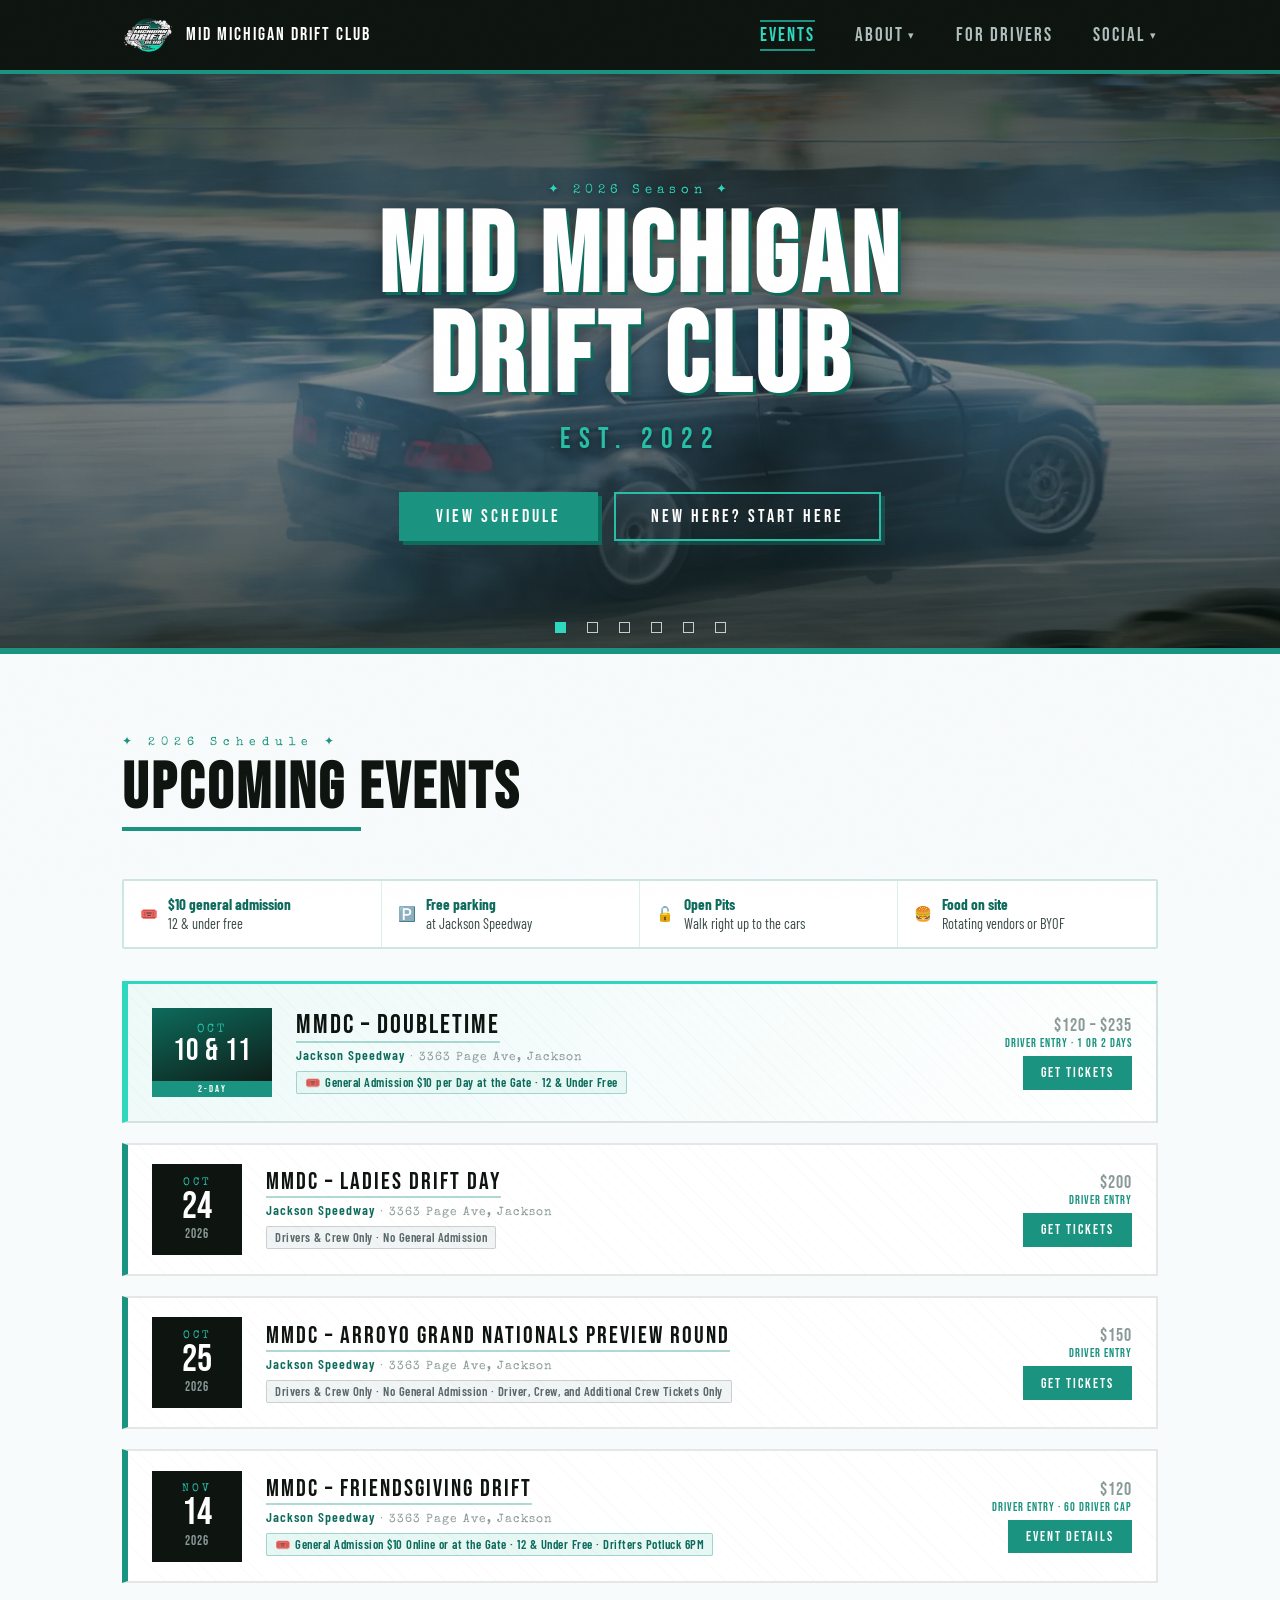
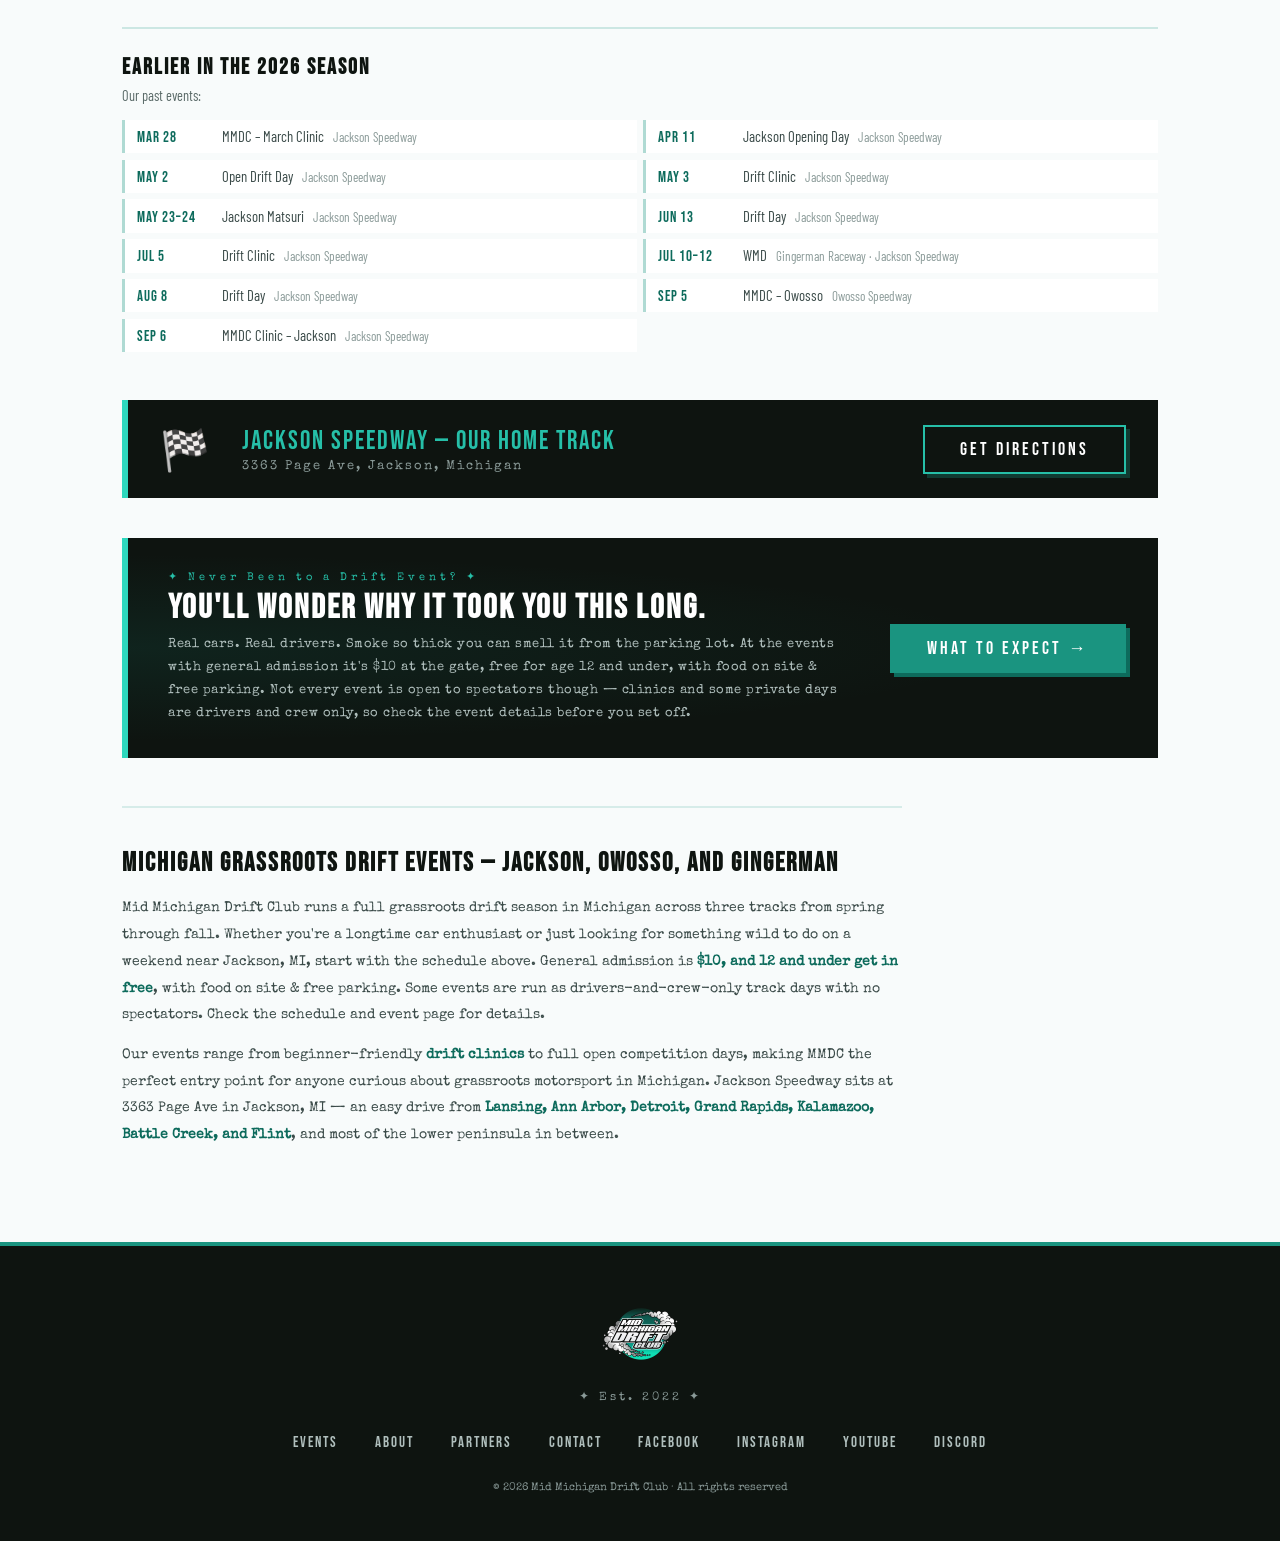
==== commit 6fbd7a81: "Add a public contact link to the footer, drop Tech Book Nothing on the site gave anyone a way to rea" ====
--- a/index.html
+++ b/index.html
@@ -32,7 +32,7 @@
   <meta name="geo.placename" content="Jackson, Michigan" />
   <meta name="geo.position" content="42.2459;-84.4013" />
   <meta name="ICBM" content="42.2459, -84.4013" />
-  <script type="application/ld+json">{"@context":"https://schema.org","@type":"SportsOrganization","name":"Mid Michigan Drift Club","alternateName":"MMDC","url":"https://midmichigandriftclub.com","logo":"https://midmichigandriftclub.com/logo-social.png","description":"A Michigan grassroots drift club running a full season of drift events at Jackson Speedway in Jackson, MI, with additional dates at Owosso Speedway and Gingerman Raceway.","sport":"Drifting","areaServed":"Michigan","location":{"@type":"Place","name":"Jackson Speedway","address":{"@type":"PostalAddress","streetAddress":"3363 Page Ave","addressLocality":"Jackson","addressRegion":"MI","postalCode":"49203","addressCountry":"US"}},"sameAs":["https://www.facebook.com/mmdc0/","https://www.instagram.com/midmichigandriftclub/","https://www.youtube.com/@MidMichiganDriftClub","https://driftmaps.com/organizer/mid-michigan-drift-club/","https://discord.gg/YjmYq5kfDn"]}</script>
+  <script type="application/ld+json">{"@context":"https://schema.org","@type":"SportsOrganization","name":"Mid Michigan Drift Club","alternateName":"MMDC","email":"staff@mmdrift.com","url":"https://midmichigandriftclub.com","logo":"https://midmichigandriftclub.com/logo-social.png","description":"A Michigan grassroots drift club running a full season of drift events at Jackson Speedway in Jackson, MI, with additional dates at Owosso Speedway and Gingerman Raceway.","sport":"Drifting","areaServed":"Michigan","location":{"@type":"Place","name":"Jackson Speedway","address":{"@type":"PostalAddress","streetAddress":"3363 Page Ave","addressLocality":"Jackson","addressRegion":"MI","postalCode":"49203","addressCountry":"US"}},"sameAs":["https://www.facebook.com/mmdc0/","https://www.instagram.com/midmichigandriftclub/","https://www.youtube.com/@MidMichiganDriftClub","https://driftmaps.com/organizer/mid-michigan-drift-club/","https://discord.gg/YjmYq5kfDn"]}</script>
   <!-- Keep this list in sync with the event cards below: drop an entry once
        its date has passed, or Google Search Console will flag it as an
        event schema error ("event already occurred"). -->
@@ -210,7 +210,7 @@
       <li><a href="/">Events</a></li>
       <li><a href="/about/">About</a></li>
       <li><a href="/partnerships/">Partners</a></li>
-      <li><a href="/MMDC-TechInfo.pdf" target="_blank" rel="noopener">Tech Book</a></li>
+      <li><a href="mailto:staff@mmdrift.com">Contact</a></li>
       <li><a href="https://www.facebook.com/mmdc0/" target="_blank" rel="noopener">Facebook</a></li>
       <li><a href="https://www.instagram.com/midmichigandriftclub/" target="_blank" rel="noopener">Instagram</a></li>
       <li><a href="https://www.youtube.com/@MidMichiganDriftClub" target="_blank" rel="noopener">YouTube</a></li>
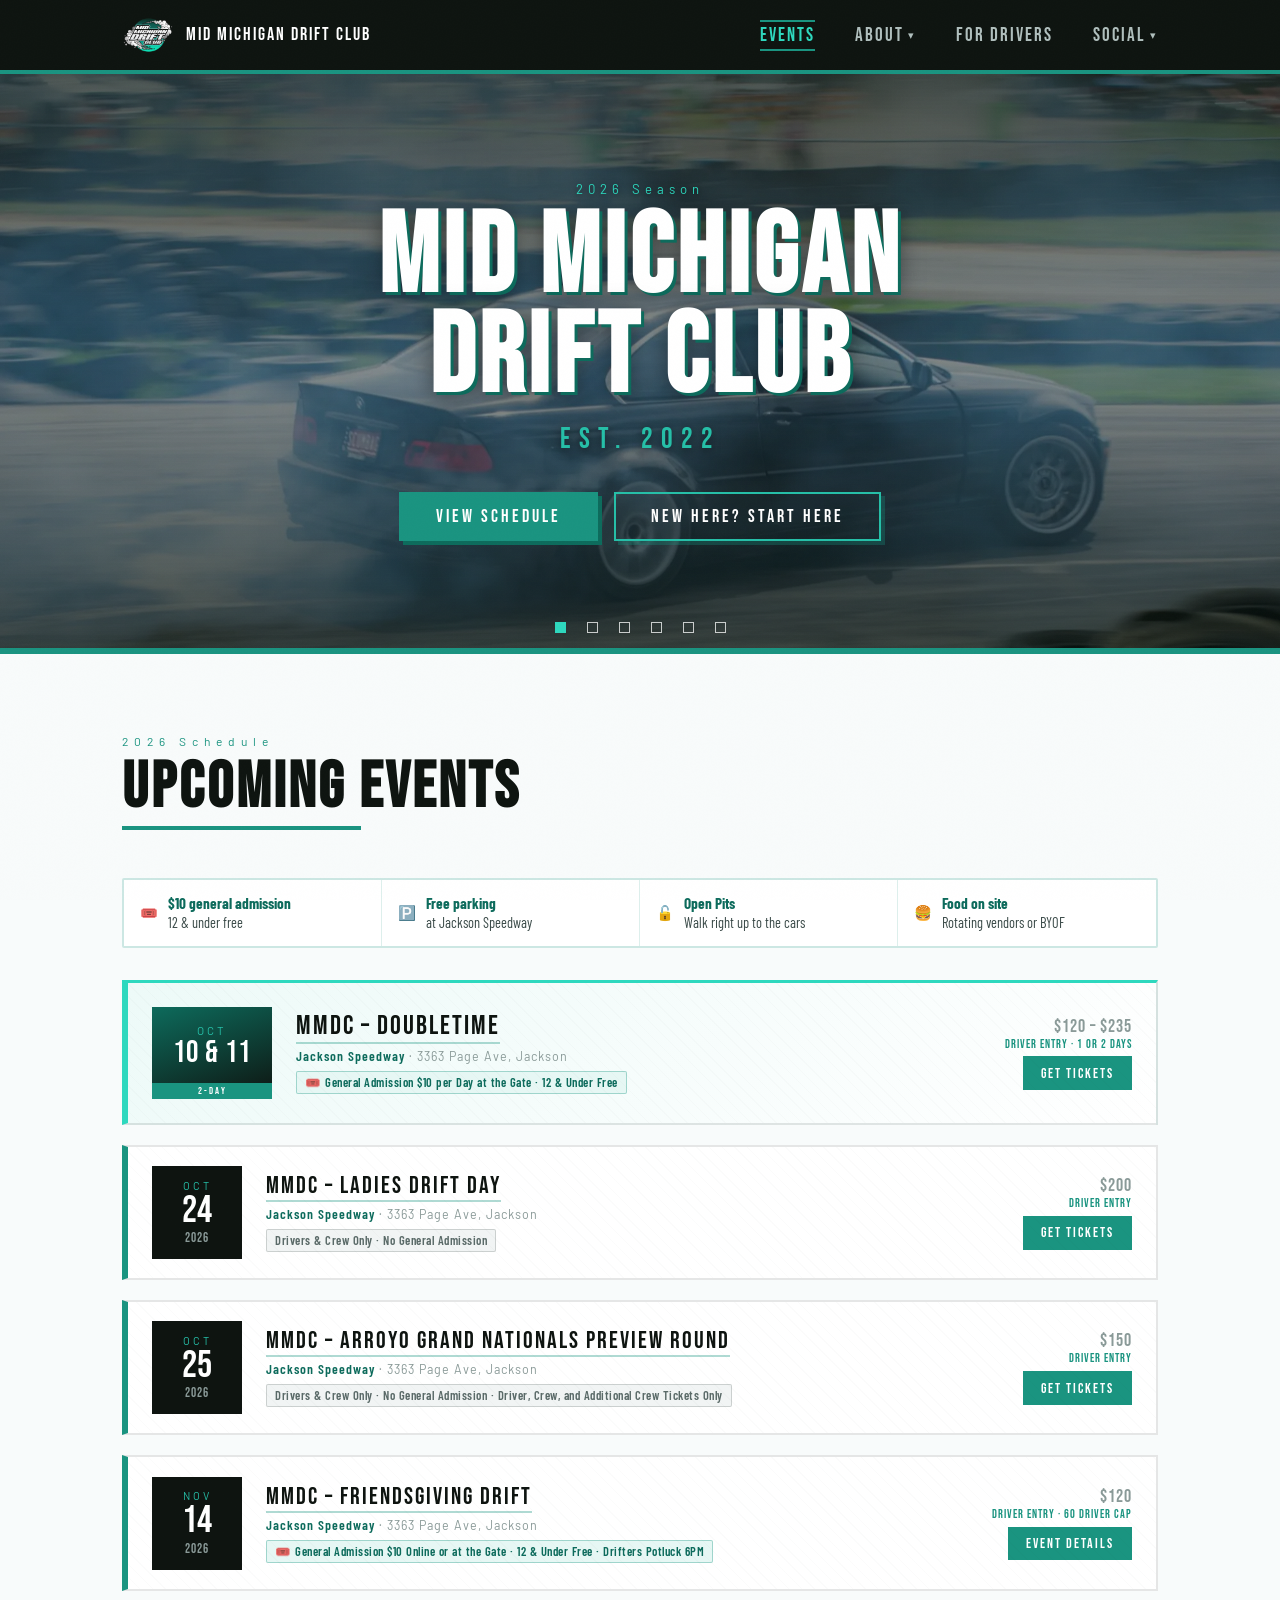
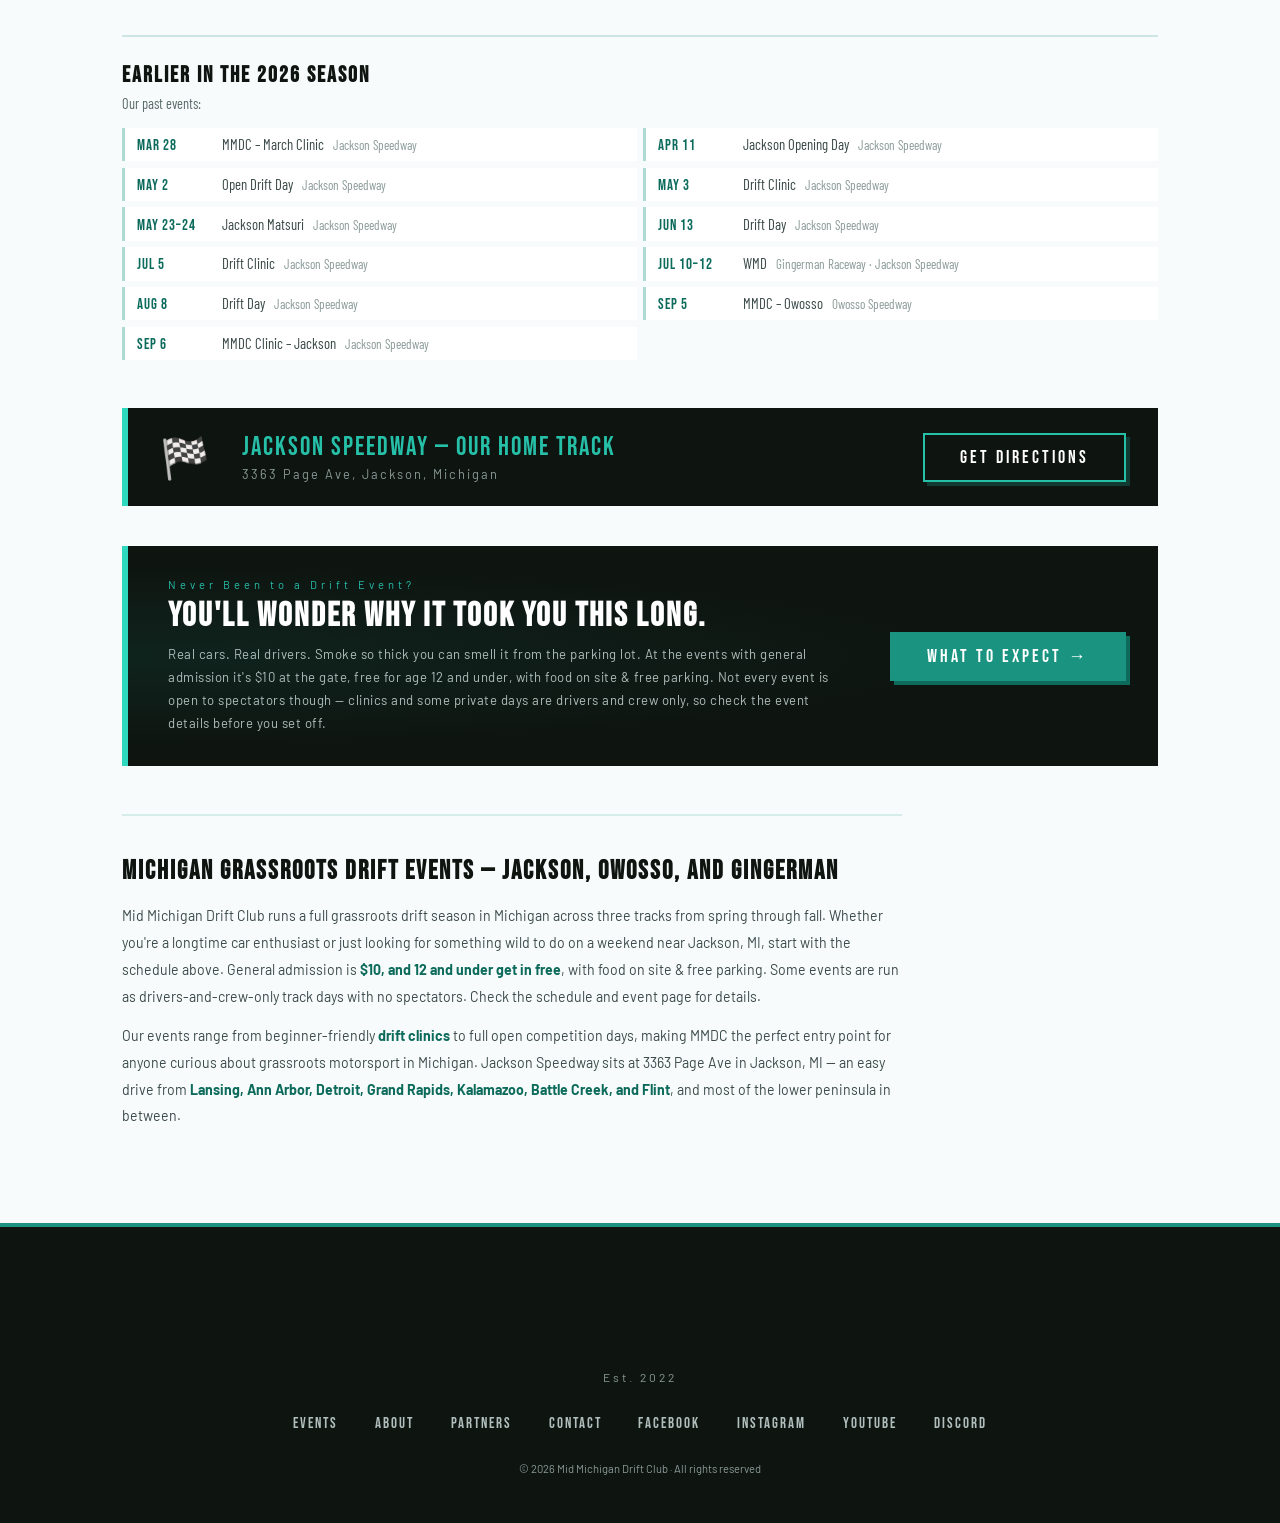
==== commit a3b8d5e6: "Swap the typewriter font for Barlow, drop the star glyphs, fix the home og:title From Ray's review o" ====
--- a/index.html
+++ b/index.html
@@ -19,13 +19,13 @@
   <meta name="author" content="Mid Michigan Drift Club" />
   <link rel="canonical" href="https://midmichigandriftclub.com/" />
   <meta property="og:type" content="website" />
-  <meta property="og:title" content="Bring Your Friends. Wild to See. | Mid Michigan Drift Club" />
+  <meta property="og:title" content="Mid Michigan Drift Club | Drift Events at Jackson Speedway" />
   <meta property="og:description" content="Tire smoke, sideways cars, Michigan's grassroots drift scene. A full season of drift days, clinics, and ladies days at Jackson Speedway, Owosso, and Gingerman. Not every event has general admission." />
   <meta property="og:image" content="https://midmichigandriftclub.com/logo-social.png" />
   <meta property="og:url" content="https://midmichigandriftclub.com/" />
   <meta property="og:site_name" content="Mid Michigan Drift Club" />
   <meta name="twitter:card" content="summary_large_image" />
-  <meta name="twitter:title" content="Bring Your Friends. Wild to See. | Mid Michigan Drift Club" />
+  <meta name="twitter:title" content="Mid Michigan Drift Club | Drift Events at Jackson Speedway" />
   <meta name="twitter:description" content="Michigan grassroots drift events at Jackson Speedway, Owosso, and Gingerman. Drift days, clinics, and ladies days. General admission varies by event." />
   <meta name="twitter:image" content="https://midmichigandriftclub.com/logo-social.png" />
   <meta name="geo.region" content="US-MI" />
@@ -43,7 +43,7 @@
     {"@type":"SportsEvent","name":"MMDC – Friendsgiving Drift","startDate":"2026-11-14","eventAttendanceMode":"https://schema.org/OfflineEventAttendanceMode","eventStatus":"https://schema.org/EventScheduled","description":"An open drift day that rolls into a community Friendsgiving potluck in the garage. Spectator gates open at noon.","location":{"@type":"Place","name":"Jackson Speedway","address":{"@type":"PostalAddress","streetAddress":"3363 Page Ave","addressLocality":"Jackson","addressRegion":"MI","postalCode":"49203","addressCountry":"US"}},"organizer":{"@type":"SportsOrganization","name":"Mid Michigan Drift Club","url":"https://midmichigandriftclub.com"},"offers":[{"@type":"Offer","name":"General Admission","price":"10","priceCurrency":"USD","url":"https://www.facebook.com/events/2070939403520180"},{"@type":"Offer","name":"Driver Entry","price":"120","priceCurrency":"USD","url":"https://www.facebook.com/events/2070939403520180"}]}
   ]}</script>
   <link rel="preconnect" href="https://fonts.googleapis.com">
-  <link href="https://fonts.googleapis.com/css2?family=Bebas+Neue&family=Special+Elite&family=Barlow+Condensed:wght@400;600;700&display=swap" rel="stylesheet">
+  <link href="https://fonts.googleapis.com/css2?family=Bebas+Neue&family=Barlow:wght@400;500;600&family=Barlow+Condensed:wght@400;600;700&display=swap" rel="stylesheet">
   <link rel="stylesheet" href="/styles.css">
 </head>
 <body>
@@ -83,7 +83,7 @@
     <div class="hero-bg" id="hero-rotator"></div>
     <div class="hero-overlay"></div>
     <div class="hero-content">
-      <p class="hero-eyebrow">✦ 2026 Season ✦</p>
+      <p class="hero-eyebrow">2026 Season</p>
       <h1 class="hero-title">Mid Michigan<br>Drift Club</h1>
       <p class="hero-sub">Est. 2022</p>
       <div class="hero-cta">
@@ -94,7 +94,7 @@
   </section>
 
   <div class="section" id="events-anchor">
-    <p class="section-label">✦ 2026 Schedule ✦</p>
+    <p class="section-label">2026 Schedule</p>
     <h2 class="section-title">Upcoming Events</h2>
 
     <div class="spec-hook">
@@ -189,7 +189,7 @@
 
     <div class="firsttimer">
       <div class="firsttimer-text">
-        <div class="firsttimer-label">✦ Never Been to a Drift Event? ✦</div>
+        <div class="firsttimer-label">Never Been to a Drift Event?</div>
         <h3>You'll wonder why it took you this long.</h3>
         <p>Real cars. Real drivers. Smoke so thick you can smell it from the parking lot. At the events with general admission it's $10 at the gate, free for age 12 and under, with food on site &amp; free parking. Not every event is open to spectators though — clinics and some private days are drivers and crew only, so check the event details before you set off.</p>
       </div>
@@ -205,7 +205,7 @@
 
   <footer>
     <a href="/"><img src="/logo.webp" alt="Mid Michigan Drift Club" class="footer-logo-img"></a>
-    <p class="footer-tagline">✦ Est. 2022 ✦</p>
+    <p class="footer-tagline">Est. 2022</p>
     <ul class="footer-links">
       <li><a href="/">Events</a></li>
       <li><a href="/about/">About</a></li>
@@ -220,5 +220,11 @@
   </footer>
 
   <script src="/main.js"></script>
+  <!-- Vercel Web Analytics. Needs Web Analytics enabled on the Vercel project;
+       the /_vercel/insights/* routes only exist after the next deploy. -->
+  <script>
+    window.va = window.va || function () { (window.vaq = window.vaq || []).push(arguments); };
+  </script>
+  <script defer src="/_vercel/insights/script.js"></script>
 </body>
 </html>
--- a/styles.css
+++ b/styles.css
@@ -134,17 +134,17 @@
 .btn-outline:hover{background:var(--teal-light);color:var(--black);transform:translate(-2px,-2px)}
 /* SHARED SECTION */
 .section{max-width:1100px;margin:0 auto;padding:3rem 1.25rem}
-.section-label{font-family:'Special Elite',cursive;font-size:0.75rem;color:var(--teal);letter-spacing:6px;margin-bottom:0.5rem}
+.section-label{font-family:'Barlow',sans-serif;font-size:0.75rem;color:var(--teal);letter-spacing:6px;margin-bottom:0.5rem}
 .section-title{font-family:'Bebas Neue',sans-serif;font-size:clamp(2.5rem,6vw,4rem);line-height:1;color:var(--black);letter-spacing:3px;margin-bottom:3rem;display:inline-block}
 .section-title::after{content:'';display:block;height:4px;width:60%;background:var(--teal);margin-top:0.4rem}
 /* FOOTER */
 footer{background:var(--black);border-top:4px solid var(--teal);padding:3rem 2rem;text-align:center}
 .footer-logo-img{height:80px;width:auto;mix-blend-mode:lighten;filter:brightness(1.05);margin-bottom:0.75rem;cursor:pointer}
-.footer-tagline{font-family:'Special Elite',cursive;font-size:0.75rem;color:var(--smoke);letter-spacing:3px;margin-bottom:1.5rem}
+.footer-tagline{font-family:'Barlow',sans-serif;font-size:0.75rem;color:var(--smoke);letter-spacing:3px;margin-bottom:1.5rem}
 .footer-links{display:flex;gap:2rem;justify-content:center;list-style:none;margin-bottom:1.5rem;flex-wrap:wrap}
 .footer-links a{font-family:'Bebas Neue',sans-serif;letter-spacing:2px;color:var(--smoke-light);text-decoration:none;font-size:0.95rem;transition:color 0.2s;cursor:pointer}
 .footer-links a:hover{color:var(--teal-bright)}
-.footer-copy{font-family:'Special Elite',cursive;font-size:0.7rem;color:var(--smoke)}
+.footer-copy{font-family:'Barlow',sans-serif;font-size:0.7rem;color:var(--smoke)}
 /* HERO */
 .hero{
   position:relative;overflow:hidden;
@@ -172,7 +172,7 @@
 }
 .hero-content{text-align:center;z-index:3;padding:2rem;animation:fadeUp 0.8s ease both;display:flex;flex-direction:column;align-items:center}
 @keyframes fadeUp{from{opacity:0;transform:translateY(28px)}to{opacity:1;transform:translateY(0)}}
-.hero-eyebrow{font-family:'Special Elite',cursive;font-size:0.82rem;color:var(--teal-bright);letter-spacing:5px;margin-bottom:0.75rem;text-shadow:0 1px 6px rgba(0,0,0,0.6)}
+.hero-eyebrow{font-family:'Barlow',sans-serif;font-size:0.82rem;color:var(--teal-bright);letter-spacing:5px;margin-bottom:0.75rem;text-shadow:0 1px 6px rgba(0,0,0,0.6)}
 .hero-title{font-family:'Bebas Neue',sans-serif;font-size:clamp(3.5rem,10vw,7rem);color:var(--white);letter-spacing:4px;line-height:0.9;text-shadow:3px 3px 0 var(--teal-dark),0 4px 24px rgba(0,0,0,0.5)}
 .hero-sub{font-family:'Bebas Neue',sans-serif;font-size:clamp(1.2rem,3vw,1.8rem);color:var(--teal-light);letter-spacing:8px;margin-top:0.75rem;text-shadow:0 2px 8px rgba(0,0,0,0.5)}
 .hero-cta{margin-top:2.2rem;display:flex;gap:1rem;justify-content:center;flex-wrap:wrap}
@@ -208,7 +208,7 @@
 @media(min-width:600px){.event-card.weekend .event-date-block .day{font-size:1.95rem}}
 .event-card.weekend .event-name{font-size:1.7rem}
 .event-date-block{text-align:center;background:var(--black);color:var(--white);padding:0.8rem 0.5rem;flex-shrink:0}
-.event-date-block .month{font-family:'Special Elite',cursive;font-size:0.68rem;letter-spacing:3px;color:var(--teal-light);text-transform:uppercase}
+.event-date-block .month{font-family:'Barlow',sans-serif;font-size:0.68rem;letter-spacing:3px;color:var(--teal-light);text-transform:uppercase}
 .event-date-block .day{font-family:'Bebas Neue',sans-serif;font-size:2.4rem;line-height:1;color:var(--white)}
 .event-date-block .multi{font-family:'Bebas Neue',sans-serif;font-size:0.8rem;color:var(--smoke);letter-spacing:1px}
 .event-info .event-name{font-family:'Bebas Neue',sans-serif;font-size:1.5rem;letter-spacing:2px;color:var(--black);line-height:1.1}
@@ -216,7 +216,7 @@
    colour and mark it with a rule rather than a default underline. */
 .event-info .event-name a{color:inherit;text-decoration:none;border-bottom:2px solid rgba(26,148,128,0.35);transition:color 0.2s,border-color 0.2s}
 .event-info .event-name a:hover{color:var(--teal-dark);border-bottom-color:var(--teal)}
-.event-meta{font-family:'Special Elite',cursive;font-size:0.78rem;color:var(--smoke);margin-top:0.35rem;letter-spacing:1px}
+.event-meta{font-family:'Barlow',sans-serif;font-size:0.78rem;color:var(--smoke);margin-top:0.35rem;letter-spacing:1px}
 .event-meta .venue{font-family:'Barlow Condensed',sans-serif;font-weight:600;color:var(--teal-dark);font-size:0.85rem}
 .event-price{font-family:'Bebas Neue',sans-serif;font-size:1.1rem;color:var(--smoke);letter-spacing:1px;white-space:nowrap;text-align:right}
 .event-price .price-range{display:block;font-size:0.78rem;color:var(--teal)}
@@ -247,20 +247,20 @@
 @media(min-width:600px){.venue-callout{flex-direction:row;align-items:center;gap:2rem;padding:1.5rem 2rem}.venue-callout .btn{margin-left:auto}}
 .venue-callout .icon{font-size:2.5rem;flex-shrink:0}
 .venue-callout .venue-name{font-family:'Bebas Neue',sans-serif;font-size:1.6rem;letter-spacing:2px;color:var(--teal-light)}
-.venue-callout .venue-addr{font-family:'Special Elite',cursive;font-size:0.8rem;color:var(--smoke);letter-spacing:2px;margin-top:0.2rem}
+.venue-callout .venue-addr{font-family:'Barlow',sans-serif;font-size:0.8rem;color:var(--smoke);letter-spacing:2px;margin-top:0.2rem}
 /* FIRST TIMER */
 .firsttimer{margin-top:2.5rem;background:var(--black);border-left:6px solid var(--teal-bright);padding:2rem 1.5rem;display:flex;flex-direction:column;gap:1.5rem;position:relative;overflow:hidden}
 @media(min-width:700px){.firsttimer{flex-direction:row;align-items:center;gap:2.5rem;padding:2rem 2rem 2rem 2.5rem}}
 .firsttimer::before{content:'';position:absolute;inset:0;background:radial-gradient(ellipse at 0% 50%,rgba(26,148,128,0.12) 0%,transparent 60%);pointer-events:none}
 .firsttimer-text{flex:1;min-width:240px;position:relative;z-index:1}
-.firsttimer-label{font-family:'Special Elite',cursive;font-size:0.7rem;color:var(--teal-light);letter-spacing:4px;margin-bottom:0.5rem}
+.firsttimer-label{font-family:'Barlow',sans-serif;font-size:0.7rem;color:var(--teal-light);letter-spacing:4px;margin-bottom:0.5rem}
 .firsttimer-text h3{font-family:'Bebas Neue',sans-serif;font-size:clamp(1.5rem,3vw,2.1rem);letter-spacing:2px;color:var(--white);line-height:1.05;margin-bottom:0.5rem}
-.firsttimer-text p{font-family:'Special Elite',cursive;font-size:0.82rem;color:var(--smoke-light);line-height:1.75;letter-spacing:0.5px}
+.firsttimer-text p{font-family:'Barlow',sans-serif;font-size:0.82rem;color:var(--smoke-light);line-height:1.75;letter-spacing:0.5px}
 .firsttimer .btn-primary{position:relative;z-index:1;flex-shrink:0;white-space:nowrap}
 /* SEO BLURB */
 .seo-blurb{margin-top:3rem;padding-top:2.5rem;border-top:2px solid rgba(26,148,128,0.15);max-width:780px}
 .seo-blurb h2{font-family:'Bebas Neue',sans-serif;font-size:1.6rem;letter-spacing:2px;color:var(--black);margin-bottom:1rem}
-.seo-blurb p{font-family:'Special Elite',cursive;font-size:0.88rem;line-height:1.9;color:#3a4a48;margin-bottom:0.8rem}
+.seo-blurb p{font-family:'Barlow',sans-serif;font-size:0.88rem;line-height:1.9;color:#3a4a48;margin-bottom:0.8rem}
 .seo-blurb strong{color:var(--teal-dark)}
 /* ABOUT / DRIVERS PAGE HEADER */
 .page-header{
@@ -287,14 +287,14 @@
   background-position:center 60%;
 }
 .page-header img{display:none}
-.page-header .eyebrow{font-family:'Special Elite',cursive;font-size:0.8rem;color:var(--teal-bright);letter-spacing:5px;margin-bottom:0.75rem;position:relative;z-index:3;text-shadow:0 1px 6px rgba(0,0,0,0.6)}
+.page-header .eyebrow{font-family:'Barlow',sans-serif;font-size:0.8rem;color:var(--teal-bright);letter-spacing:5px;margin-bottom:0.75rem;position:relative;z-index:3;text-shadow:0 1px 6px rgba(0,0,0,0.6)}
 .page-header h1{font-family:'Bebas Neue',sans-serif;font-size:clamp(3rem,9vw,5.5rem);line-height:0.9;color:var(--white);letter-spacing:4px;text-shadow:3px 3px 0 var(--teal-dark),0 4px 24px rgba(0,0,0,0.5);position:relative;z-index:3}
 .page-header h1 span{color:var(--teal-bright)}
 .about-section{max-width:900px;margin:0 auto;padding:3rem 1.25rem}
-.about-section-label{font-family:'Special Elite',cursive;font-size:0.75rem;color:var(--teal);letter-spacing:6px;margin-bottom:0.5rem}
+.about-section-label{font-family:'Barlow',sans-serif;font-size:0.75rem;color:var(--teal);letter-spacing:6px;margin-bottom:0.5rem}
 .about-section-title{font-family:'Bebas Neue',sans-serif;font-size:clamp(2.2rem,5vw,3.5rem);line-height:1;color:var(--black);letter-spacing:3px;margin-bottom:2rem;display:inline-block}
 .about-section-title::after{content:'';display:block;height:4px;width:50%;background:var(--teal);margin-top:0.4rem}
-.prose{font-family:'Special Elite',cursive;font-size:1rem;line-height:1.85;color:#1e2e2c;max-width:700px}
+.prose{font-family:'Barlow',sans-serif;font-size:1rem;line-height:1.85;color:#1e2e2c;max-width:700px}
 .prose p+p{margin-top:1.2rem}
 .prose strong{font-family:'Bebas Neue',sans-serif;font-size:1.2em;letter-spacing:2px;color:var(--black)}
 /* PILLARS */
@@ -305,7 +305,7 @@
 .pillar:hover{transform:translateY(-4px);box-shadow:0 8px 24px rgba(0,0,0,0.08)}
 .pillar .icon{font-size:2rem;margin-bottom:0.8rem}
 .pillar h3{font-family:'Bebas Neue',sans-serif;font-size:1.3rem;letter-spacing:2px;color:var(--black);margin-bottom:0.5rem}
-.pillar p{font-family:'Special Elite',cursive;font-size:0.82rem;line-height:1.7;color:var(--smoke)}
+.pillar p{font-family:'Barlow',sans-serif;font-size:0.82rem;line-height:1.7;color:var(--smoke)}
 /* AUDIENCE SPLIT */
 .audience-split{display:grid;grid-template-columns:1fr;gap:0;border-top:4px solid var(--teal);border-bottom:4px solid var(--teal)}
 @media(min-width:900px){.audience-split{grid-template-columns:1fr 1fr}}
@@ -317,8 +317,8 @@
 /* Ray, 8/28: the audience label should be what the eye lands on, with the
    line underneath it as the subtitle. */
 .audience-tag{font-family:'Bebas Neue',sans-serif;font-size:clamp(1.9rem,3.2vw,2.7rem);letter-spacing:3px;color:var(--teal-bright);line-height:1.05;margin-bottom:0.35rem}
-.audience-card h2{font-family:'Special Elite',cursive;font-size:0.95rem;letter-spacing:1px;color:var(--smoke-light);line-height:1.5;margin-bottom:1.25rem;font-weight:400}
-.audience-card p{font-family:'Special Elite',cursive;font-size:0.88rem;line-height:1.85;color:var(--smoke-light);margin-bottom:1.5rem}
+.audience-card h2{font-family:'Barlow',sans-serif;font-size:0.95rem;letter-spacing:1px;color:var(--smoke-light);line-height:1.5;margin-bottom:1.25rem;font-weight:400}
+.audience-card p{font-family:'Barlow',sans-serif;font-size:0.88rem;line-height:1.85;color:var(--smoke-light);margin-bottom:1.5rem}
 .audience-card p strong{color:var(--teal-bright)}
 .audience-list{list-style:none;margin-bottom:2rem}
 .audience-list li{font-family:'Barlow Condensed',sans-serif;font-size:1rem;font-weight:600;color:var(--smoke-light);padding:0.45rem 0;border-bottom:1px solid rgba(255,255,255,0.06);letter-spacing:0.5px}
@@ -336,7 +336,7 @@
 .expect-card:hover{transform:translateY(-4px);box-shadow:0 8px 24px rgba(0,0,0,0.09)}
 .expect-num{font-family:'Bebas Neue',sans-serif;font-size:3rem;line-height:1;color:var(--teal-bright);opacity:0.35;margin-bottom:0.5rem;letter-spacing:2px}
 .expect-card h3{font-family:'Bebas Neue',sans-serif;font-size:1.3rem;letter-spacing:2px;color:var(--black);margin-bottom:0.6rem}
-.expect-card p{font-family:'Special Elite',cursive;font-size:0.82rem;line-height:1.75;color:var(--smoke)}
+.expect-card p{font-family:'Barlow',sans-serif;font-size:0.82rem;line-height:1.75;color:var(--smoke)}
 /* SEASON BANNER */
 .season-banner{background:var(--black);border-top:4px solid var(--teal);border-bottom:4px solid var(--teal);position:relative;overflow:hidden}
 .season-banner::before{content:'';position:absolute;inset:0;background:radial-gradient(ellipse at 0% 50%,rgba(26,148,128,0.18) 0%,transparent 50%),radial-gradient(ellipse at 100% 50%,rgba(26,148,128,0.12) 0%,transparent 50%);pointer-events:none}
@@ -344,9 +344,9 @@
 .season-banner-inner{max-width:1100px;margin:0 auto;padding:2.5rem 2rem;display:flex;align-items:center;gap:2rem;position:relative;z-index:1;flex-wrap:wrap}
 .season-icon{font-size:3rem;flex-shrink:0;filter:drop-shadow(0 0 12px rgba(46,216,190,0.4))}
 .season-text{flex:1;min-width:200px}
-.season-label{font-family:'Special Elite',cursive;font-size:0.72rem;color:var(--teal-light);letter-spacing:5px;margin-bottom:0.3rem}
+.season-label{font-family:'Barlow',sans-serif;font-size:0.72rem;color:var(--teal-light);letter-spacing:5px;margin-bottom:0.3rem}
 .season-title{font-family:'Bebas Neue',sans-serif;font-size:clamp(1.8rem,4vw,2.8rem);letter-spacing:3px;color:var(--white);line-height:1}
-.season-sub{font-family:'Special Elite',cursive;font-size:0.82rem;color:var(--smoke);letter-spacing:2px;margin-top:0.4rem}
+.season-sub{font-family:'Barlow',sans-serif;font-size:0.82rem;color:var(--smoke);letter-spacing:2px;margin-top:0.4rem}
 .btn-season{display:inline-block;font-family:'Bebas Neue',sans-serif;font-size:1.05rem;letter-spacing:3px;padding:0.8rem 2rem;background:var(--teal);color:var(--white);border:2px solid var(--teal);text-decoration:none;box-shadow:4px 4px 0 var(--teal-dark);transition:all 0.2s;white-space:nowrap;flex-shrink:0;cursor:pointer}
 .btn-season:hover{background:var(--teal-dark);transform:translate(-2px,-2px);box-shadow:6px 6px 0 var(--teal-dark)}
 /* DUAL CTA */
@@ -357,9 +357,9 @@
 .dual-cta-half:last-child{border-bottom:none}
 .dual-cta-divider{display:none;background:var(--teal-dark);opacity:0.5}
 @media(min-width:900px){.dual-cta-divider{display:block}}
-.dual-cta-eyebrow{font-family:'Special Elite',cursive;font-size:0.72rem;color:var(--teal-light);letter-spacing:5px;margin-bottom:0.8rem}
+.dual-cta-eyebrow{font-family:'Barlow',sans-serif;font-size:0.72rem;color:var(--teal-light);letter-spacing:5px;margin-bottom:0.8rem}
 .dual-cta-half h2{font-family:'Bebas Neue',sans-serif;font-size:clamp(2.5rem,6vw,4rem);letter-spacing:4px;color:var(--white);line-height:1;margin-bottom:0.8rem}
-.dual-cta-half p{font-family:'Special Elite',cursive;font-size:0.88rem;color:var(--smoke);margin-bottom:2rem;letter-spacing:1px;line-height:1.6}
+.dual-cta-half p{font-family:'Barlow',sans-serif;font-size:0.88rem;color:var(--smoke);margin-bottom:2rem;letter-spacing:1px;line-height:1.6}
 /* DESKTOP */
 @media(min-width:900px){nav{padding:0 2rem}.nav-logo-text{display:flex}.nav-links{gap:2.5rem}.section{padding:5rem 2rem}.about-section{padding:5rem 2rem}}
 /* ============================================================
@@ -381,7 +381,7 @@
    pair. Sections that hold exactly two cards opt out. */
 @media(min-width:900px){.pillars.cols-2{grid-template-columns:1fr 1fr}}
 .pillar ul{list-style:none;margin-top:0.9rem}
-.pillar li{font-family:'Special Elite',cursive;font-size:0.8rem;line-height:1.65;color:var(--smoke);padding:0.55rem 0 0.55rem 1.05rem;border-bottom:1px solid rgba(10,22,18,0.08);position:relative}
+.pillar li{font-family:'Barlow',sans-serif;font-size:0.8rem;line-height:1.65;color:var(--smoke);padding:0.55rem 0 0.55rem 1.05rem;border-bottom:1px solid rgba(10,22,18,0.08);position:relative}
 .pillar li::before{content:'';position:absolute;left:0;top:1rem;width:5px;height:5px;background:var(--teal-bright)}
 .pillar li:last-child{border-bottom:none;padding-bottom:0}
 .pillar li strong{display:block;font-family:'Bebas Neue',sans-serif;font-size:1.08em;letter-spacing:1px;color:var(--black);margin-bottom:0.1rem}
@@ -390,7 +390,7 @@
 @media(min-width:760px){.stats-row{grid-template-columns:repeat(4,1fr)}}
 .stat-card{background:var(--white);padding:1.8rem 1rem;text-align:center}
 .stat-num{font-family:'Bebas Neue',sans-serif;font-size:clamp(2.1rem,5vw,3rem);line-height:1;color:var(--teal);letter-spacing:2px}
-.stat-lbl{font-family:'Special Elite',cursive;font-size:0.7rem;letter-spacing:2px;color:var(--smoke);margin-top:0.5rem;line-height:1.45}
+.stat-lbl{font-family:'Barlow',sans-serif;font-size:0.7rem;letter-spacing:2px;color:var(--smoke);margin-top:0.5rem;line-height:1.45}
 /* PARTNERSHIP TIERS */
 .tier-grid{display:grid;grid-template-columns:1fr;gap:1.25rem;margin-top:3rem}
 @media(min-width:640px){.tier-grid{grid-template-columns:1fr 1fr}}
@@ -409,9 +409,9 @@
 .tier.platinum .tier-head{border-bottom-color:var(--teal-bright)}
 .tier.platinum .tier-name{color:var(--teal-bright)}
 .tier-body{padding:1.3rem;display:flex;flex-direction:column;gap:1.2rem;flex:1}
-.tier-group-label{font-family:'Special Elite',cursive;font-size:0.66rem;letter-spacing:3px;color:var(--teal);margin-bottom:0.4rem}
+.tier-group-label{font-family:'Barlow',sans-serif;font-size:0.66rem;letter-spacing:3px;color:var(--teal);margin-bottom:0.4rem}
 .tier-body ul{list-style:none}
-.tier-body li{font-family:'Special Elite',cursive;font-size:0.78rem;line-height:1.65;color:#2d3d3b;padding:0.5rem 0 0.5rem 1rem;position:relative;border-bottom:1px solid rgba(10,22,18,0.07)}
+.tier-body li{font-family:'Barlow',sans-serif;font-size:0.78rem;line-height:1.65;color:#2d3d3b;padding:0.5rem 0 0.5rem 1rem;position:relative;border-bottom:1px solid rgba(10,22,18,0.07)}
 .tier-body li::before{content:'';position:absolute;left:0;top:0.95rem;width:5px;height:5px;background:var(--teal-bright)}
 .tier-body li:last-child{border-bottom:none;padding-bottom:0}
 /* BENEFIT MATRIX */
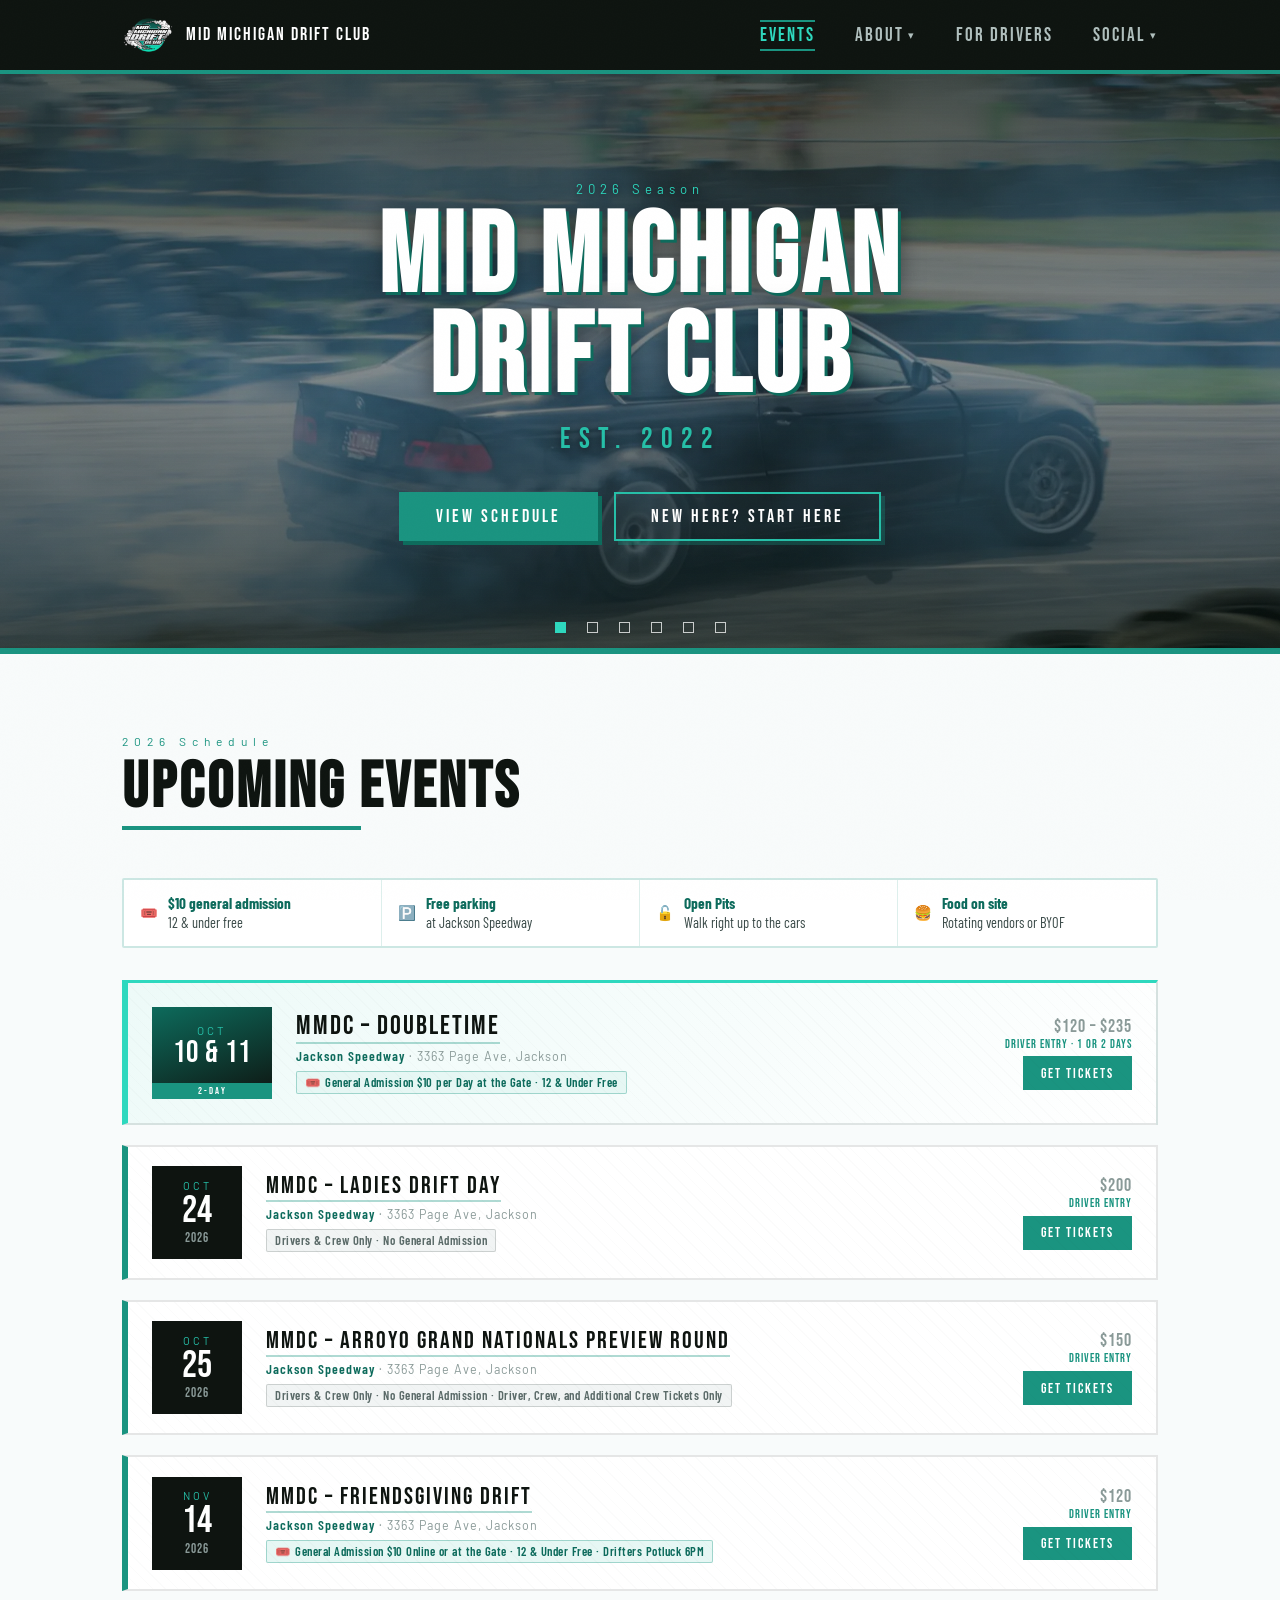
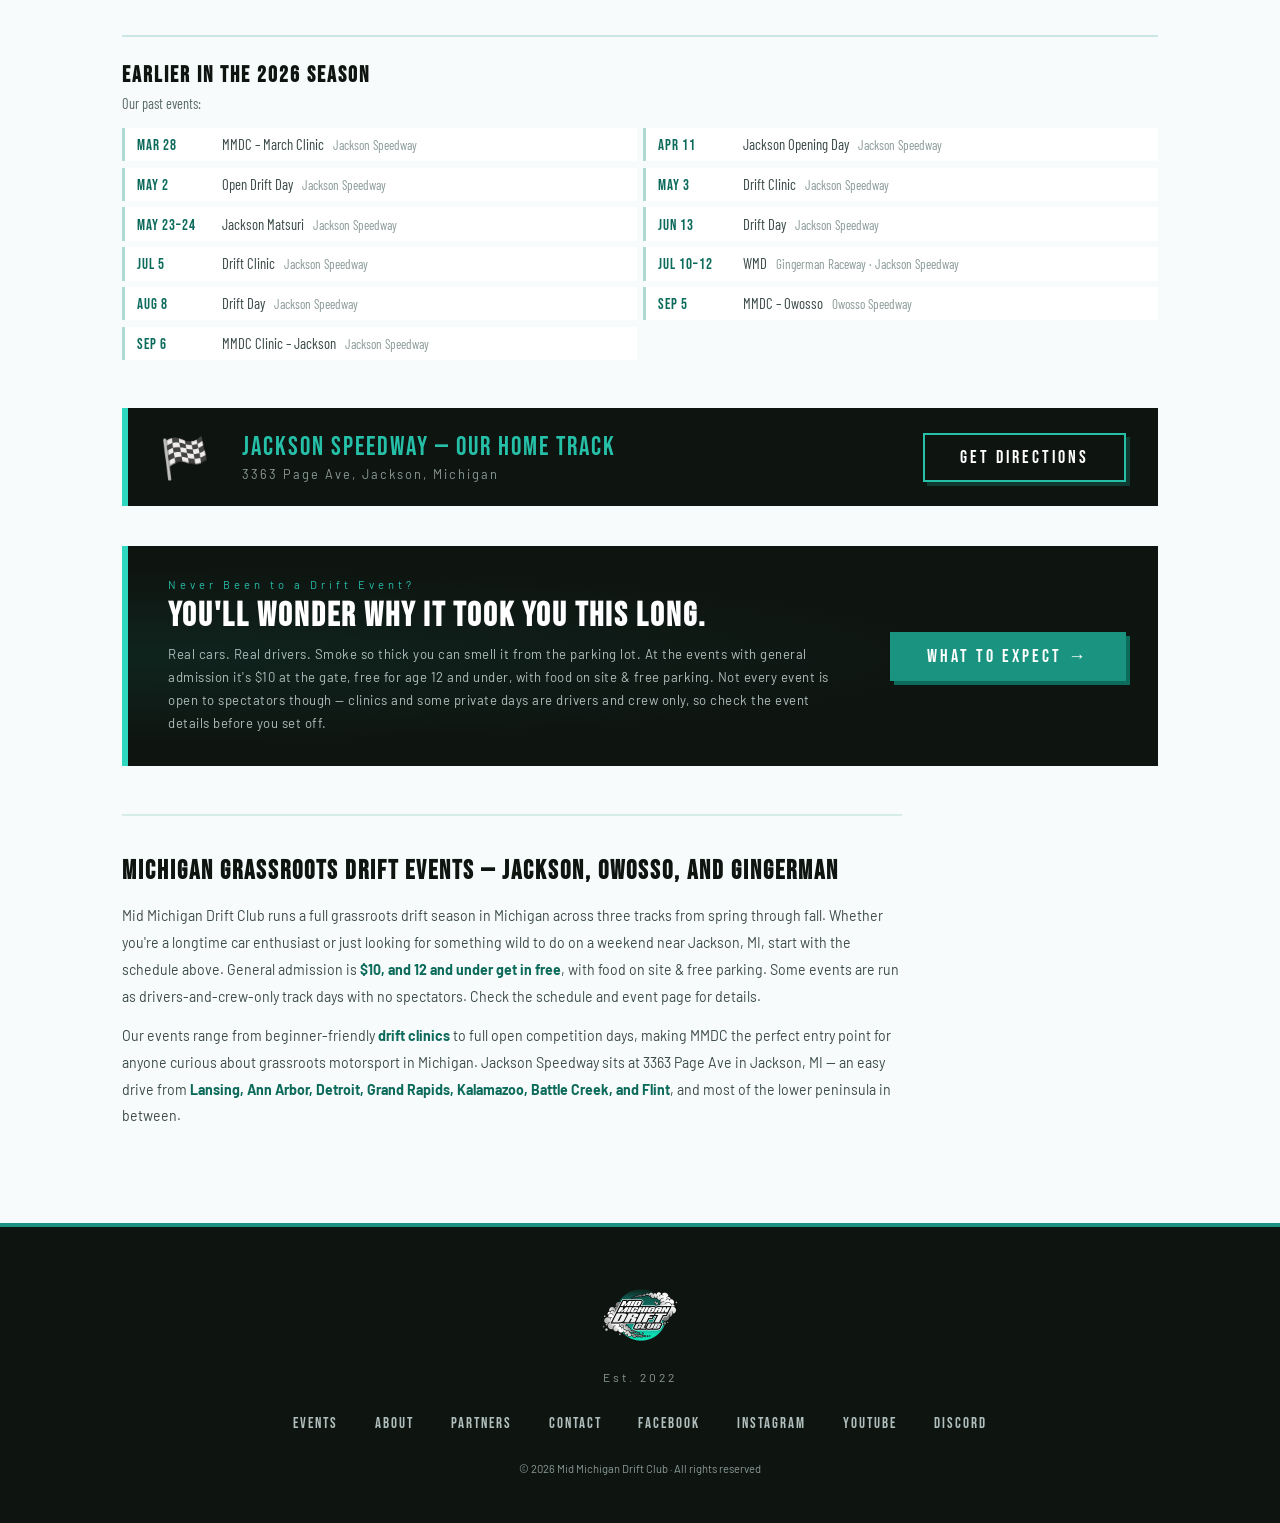
==== commit 5e30f3dd: "Point Friendsgiving card at the new DriftMaps listing The Nov 14 card linked to the Facebook event. " ====
--- a/index.html
+++ b/index.html
@@ -40,7 +40,7 @@
     {"@type":"SportsEvent","name":"MMDC – Doubletime","startDate":"2026-10-10","endDate":"2026-10-11","eventAttendanceMode":"https://schema.org/OfflineEventAttendanceMode","eventStatus":"https://schema.org/EventScheduled","location":{"@type":"Place","name":"Jackson Speedway","address":{"@type":"PostalAddress","streetAddress":"3363 Page Ave","addressLocality":"Jackson","addressRegion":"MI","postalCode":"49203","addressCountry":"US"}},"organizer":{"@type":"SportsOrganization","name":"Mid Michigan Drift Club","url":"https://midmichigandriftclub.com"},"offers":[{"@type":"Offer","name":"General Admission","price":"10","priceCurrency":"USD","url":"https://driftmaps.com/event/mmdc10102026/","availability":"https://schema.org/InStock"},{"@type":"Offer","name":"Driver Entry","price":"120","priceCurrency":"USD","url":"https://driftmaps.com/event/mmdc10102026/","availability":"https://schema.org/InStock"}]},
     {"@type":"SportsEvent","name":"MMDC – Ladies Drift Day","startDate":"2026-10-24","eventAttendanceMode":"https://schema.org/OfflineEventAttendanceMode","eventStatus":"https://schema.org/EventScheduled","location":{"@type":"Place","name":"Jackson Speedway","address":{"@type":"PostalAddress","streetAddress":"3363 Page Ave","addressLocality":"Jackson","addressRegion":"MI","postalCode":"49203","addressCountry":"US"}},"organizer":{"@type":"SportsOrganization","name":"Mid Michigan Drift Club","url":"https://midmichigandriftclub.com"},"offers":{"@type":"Offer","name":"Driver Entry","price":"200","priceCurrency":"USD","url":"https://driftmaps.com/event/mmdc10242026/","availability":"https://schema.org/InStock"}},
     {"@type":"SportsEvent","name":"MMDC – Arroyo Grand Nationals Preview Round","startDate":"2026-10-25","eventAttendanceMode":"https://schema.org/OfflineEventAttendanceMode","eventStatus":"https://schema.org/EventScheduled","location":{"@type":"Place","name":"Jackson Speedway","address":{"@type":"PostalAddress","streetAddress":"3363 Page Ave","addressLocality":"Jackson","addressRegion":"MI","postalCode":"49203","addressCountry":"US"}},"organizer":{"@type":"SportsOrganization","name":"Mid Michigan Drift Club","url":"https://midmichigandriftclub.com"},"offers":{"@type":"Offer","name":"Driver Entry","price":"150","priceCurrency":"USD","url":"https://driftmaps.com/event/mmdc10252026/","availability":"https://schema.org/InStock"}},
-    {"@type":"SportsEvent","name":"MMDC – Friendsgiving Drift","startDate":"2026-11-14","eventAttendanceMode":"https://schema.org/OfflineEventAttendanceMode","eventStatus":"https://schema.org/EventScheduled","description":"An open drift day that rolls into a community Friendsgiving potluck in the garage. Spectator gates open at noon.","location":{"@type":"Place","name":"Jackson Speedway","address":{"@type":"PostalAddress","streetAddress":"3363 Page Ave","addressLocality":"Jackson","addressRegion":"MI","postalCode":"49203","addressCountry":"US"}},"organizer":{"@type":"SportsOrganization","name":"Mid Michigan Drift Club","url":"https://midmichigandriftclub.com"},"offers":[{"@type":"Offer","name":"General Admission","price":"10","priceCurrency":"USD","url":"https://www.facebook.com/events/2070939403520180"},{"@type":"Offer","name":"Driver Entry","price":"120","priceCurrency":"USD","url":"https://www.facebook.com/events/2070939403520180"}]}
+    {"@type":"SportsEvent","name":"MMDC – Friendsgiving Drift","startDate":"2026-11-14","eventAttendanceMode":"https://schema.org/OfflineEventAttendanceMode","eventStatus":"https://schema.org/EventScheduled","description":"An open drift day that rolls into a community Friendsgiving potluck in the garage. Spectator gates open at noon.","location":{"@type":"Place","name":"Jackson Speedway","address":{"@type":"PostalAddress","streetAddress":"3363 Page Ave","addressLocality":"Jackson","addressRegion":"MI","postalCode":"49203","addressCountry":"US"}},"organizer":{"@type":"SportsOrganization","name":"Mid Michigan Drift Club","url":"https://midmichigandriftclub.com"},"offers":[{"@type":"Offer","name":"General Admission","price":"10","priceCurrency":"USD","url":"https://driftmaps.com/event/mmdc11142026/"},{"@type":"Offer","name":"Driver Entry (includes 1 free crew pass)","price":"120","priceCurrency":"USD","url":"https://driftmaps.com/event/mmdc11142026/"},{"@type":"Offer","name":"Crew Pass","price":"10","priceCurrency":"USD","url":"https://driftmaps.com/event/mmdc11142026/"}]}
   ]}</script>
   <link rel="preconnect" href="https://fonts.googleapis.com">
   <link href="https://fonts.googleapis.com/css2?family=Bebas+Neue&family=Barlow:wght@400;500;600&family=Barlow+Condensed:wght@400;600;700&display=swap" rel="stylesheet">
@@ -148,13 +148,13 @@
       <div class="event-card">
         <div class="event-date-block"><div class="month">Nov</div><div class="day">14</div><div class="multi">2026</div></div>
         <div class="event-info">
-          <div class="event-name"><a href="https://www.facebook.com/events/2070939403520180" target="_blank" rel="noopener">MMDC – Friendsgiving Drift</a></div>
+          <div class="event-name"><a href="https://driftmaps.com/event/mmdc11142026/" target="_blank" rel="noopener">MMDC – Friendsgiving Drift</a></div>
           <div class="event-meta"><span class="venue">Jackson Speedway</span> · 3363 Page Ave, Jackson</div>
           <div class="event-spec open">🎟️ General Admission $10 Online or at the Gate · 12 &amp; Under Free · Drifters Potluck 6PM</div>
         </div>
         <div>
-          <div class="event-price">$120 <span class="price-range">Driver entry · 60 driver cap</span></div>
-          <div class="event-action"><a href="https://www.facebook.com/events/2070939403520180" target="_blank" class="btn-ticket">Event Details</a></div>
+          <div class="event-price">$120 <span class="price-range">Driver entry</span></div>
+          <div class="event-action"><a href="https://driftmaps.com/event/mmdc11142026/" target="_blank" class="btn-ticket">Get Tickets</a></div>
         </div>
       </div>
 
--- a/styles.css
+++ b/styles.css
@@ -409,6 +409,7 @@
 .tier.platinum .tier-head{border-bottom-color:var(--teal-bright)}
 .tier.platinum .tier-name{color:var(--teal-bright)}
 .tier-body{padding:1.3rem;display:flex;flex-direction:column;gap:1.2rem;flex:1}
+.trackside-photos{display:grid;grid-template-columns:1.5fr 1fr;gap:1rem;margin:0 0 2rem}.trackside-photos figure{margin:0}.trackside-photos img{display:block;width:100%;height:240px;object-fit:cover;border-radius:4px}.trackside-photos figcaption{font-family:'Barlow',sans-serif;font-size:0.8rem;color:var(--smoke);margin-top:0.45rem}@media(max-width:700px){.trackside-photos{grid-template-columns:1fr}.trackside-photos img{height:auto}}
 .tier-group-label{font-family:'Barlow',sans-serif;font-size:0.66rem;letter-spacing:3px;color:var(--teal);margin-bottom:0.4rem}
 .tier-body ul{list-style:none}
 .tier-body li{font-family:'Barlow',sans-serif;font-size:0.78rem;line-height:1.65;color:#2d3d3b;padding:0.5rem 0 0.5rem 1rem;position:relative;border-bottom:1px solid rgba(10,22,18,0.07)}
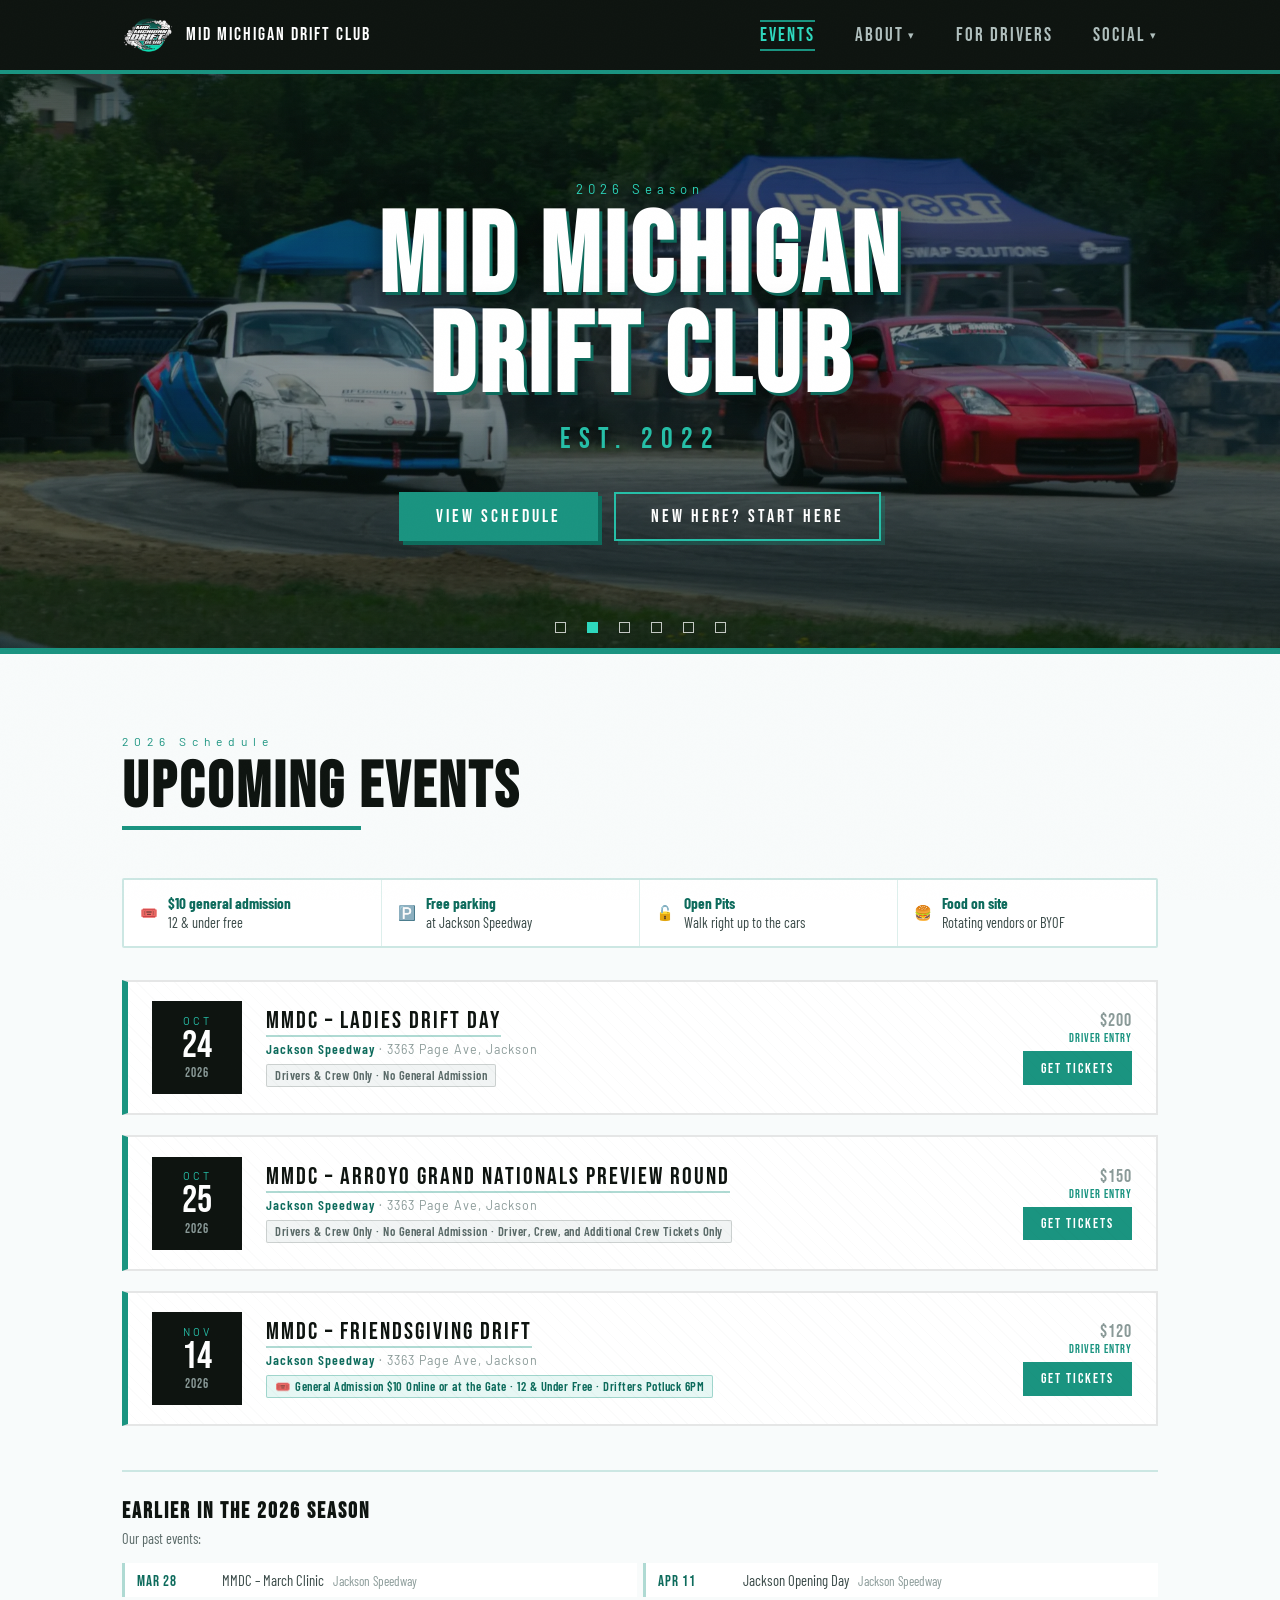
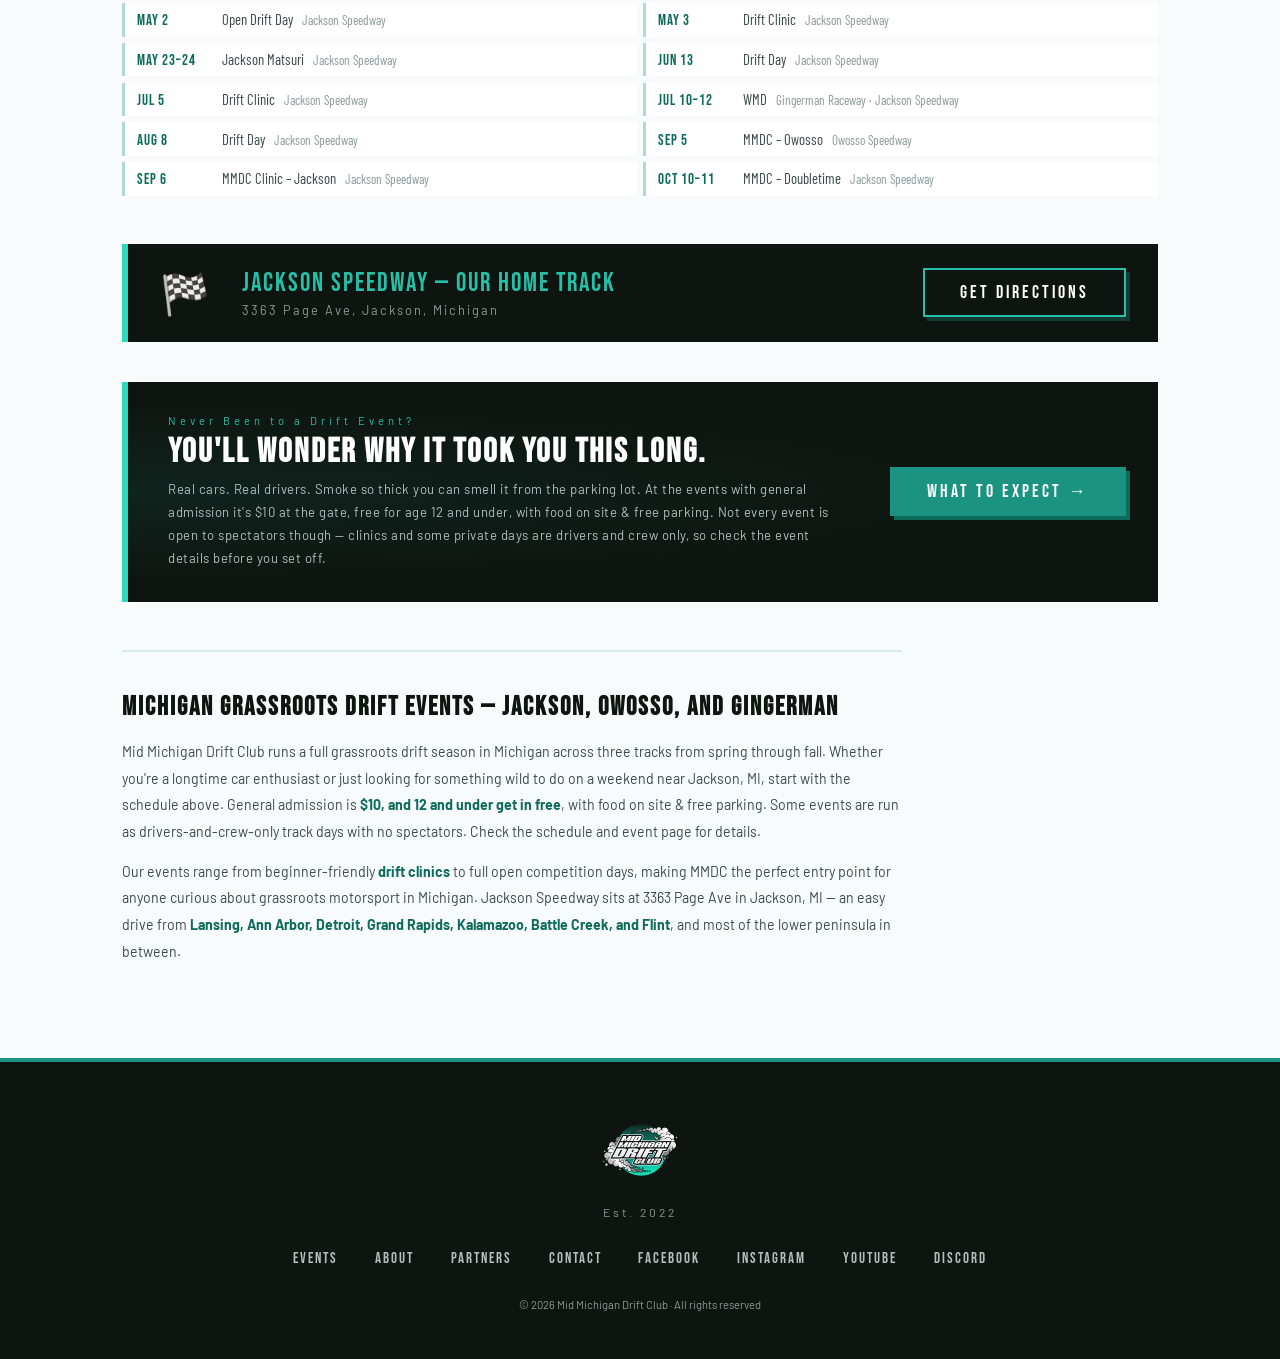
==== commit df1d8629: "Move Doubletime to past events and drop its event schema" ====
--- a/index.html
+++ b/index.html
@@ -37,7 +37,6 @@
        its date has passed, or Google Search Console will flag it as an
        event schema error ("event already occurred"). -->
   <script type="application/ld+json">{"@context":"https://schema.org","@graph":[
-    {"@type":"SportsEvent","name":"MMDC – Doubletime","startDate":"2026-10-10","endDate":"2026-10-11","eventAttendanceMode":"https://schema.org/OfflineEventAttendanceMode","eventStatus":"https://schema.org/EventScheduled","location":{"@type":"Place","name":"Jackson Speedway","address":{"@type":"PostalAddress","streetAddress":"3363 Page Ave","addressLocality":"Jackson","addressRegion":"MI","postalCode":"49203","addressCountry":"US"}},"organizer":{"@type":"SportsOrganization","name":"Mid Michigan Drift Club","url":"https://midmichigandriftclub.com"},"offers":[{"@type":"Offer","name":"General Admission","price":"10","priceCurrency":"USD","url":"https://driftmaps.com/event/mmdc10102026/","availability":"https://schema.org/InStock"},{"@type":"Offer","name":"Driver Entry","price":"120","priceCurrency":"USD","url":"https://driftmaps.com/event/mmdc10102026/","availability":"https://schema.org/InStock"}]},
     {"@type":"SportsEvent","name":"MMDC – Ladies Drift Day","startDate":"2026-10-24","eventAttendanceMode":"https://schema.org/OfflineEventAttendanceMode","eventStatus":"https://schema.org/EventScheduled","location":{"@type":"Place","name":"Jackson Speedway","address":{"@type":"PostalAddress","streetAddress":"3363 Page Ave","addressLocality":"Jackson","addressRegion":"MI","postalCode":"49203","addressCountry":"US"}},"organizer":{"@type":"SportsOrganization","name":"Mid Michigan Drift Club","url":"https://midmichigandriftclub.com"},"offers":{"@type":"Offer","name":"Driver Entry","price":"200","priceCurrency":"USD","url":"https://driftmaps.com/event/mmdc10242026/","availability":"https://schema.org/InStock"}},
     {"@type":"SportsEvent","name":"MMDC – Arroyo Grand Nationals Preview Round","startDate":"2026-10-25","eventAttendanceMode":"https://schema.org/OfflineEventAttendanceMode","eventStatus":"https://schema.org/EventScheduled","location":{"@type":"Place","name":"Jackson Speedway","address":{"@type":"PostalAddress","streetAddress":"3363 Page Ave","addressLocality":"Jackson","addressRegion":"MI","postalCode":"49203","addressCountry":"US"}},"organizer":{"@type":"SportsOrganization","name":"Mid Michigan Drift Club","url":"https://midmichigandriftclub.com"},"offers":{"@type":"Offer","name":"Driver Entry","price":"150","priceCurrency":"USD","url":"https://driftmaps.com/event/mmdc10252026/","availability":"https://schema.org/InStock"}},
     {"@type":"SportsEvent","name":"MMDC – Friendsgiving Drift","startDate":"2026-11-14","eventAttendanceMode":"https://schema.org/OfflineEventAttendanceMode","eventStatus":"https://schema.org/EventScheduled","description":"An open drift day that rolls into a community Friendsgiving potluck in the garage. Spectator gates open at noon.","location":{"@type":"Place","name":"Jackson Speedway","address":{"@type":"PostalAddress","streetAddress":"3363 Page Ave","addressLocality":"Jackson","addressRegion":"MI","postalCode":"49203","addressCountry":"US"}},"organizer":{"@type":"SportsOrganization","name":"Mid Michigan Drift Club","url":"https://midmichigandriftclub.com"},"offers":[{"@type":"Offer","name":"General Admission","price":"10","priceCurrency":"USD","url":"https://driftmaps.com/event/mmdc11142026/"},{"@type":"Offer","name":"Driver Entry (includes 1 free crew pass)","price":"120","priceCurrency":"USD","url":"https://driftmaps.com/event/mmdc11142026/"},{"@type":"Offer","name":"Crew Pass","price":"10","priceCurrency":"USD","url":"https://driftmaps.com/event/mmdc11142026/"}]}
@@ -106,19 +105,6 @@
 
     <div class="events-grid">
 
-      <div class="event-card weekend">
-        <div class="event-date-block"><div class="month">Oct</div><div class="day">10 &amp; 11</div></div>
-        <div class="event-info">
-          <div class="event-name"><a href="https://driftmaps.com/event/mmdc10102026/" target="_blank" rel="noopener">MMDC – Doubletime</a></div>
-          <div class="event-meta"><span class="venue">Jackson Speedway</span> · 3363 Page Ave, Jackson</div>
-          <div class="event-spec open">🎟️ General Admission $10 per Day at the Gate · 12 &amp; Under Free</div>
-        </div>
-        <div>
-          <div class="event-price">$120 – $235 <span class="price-range">Driver entry · 1 or 2 days</span></div>
-          <div class="event-action"><a href="https://driftmaps.com/event/mmdc10102026/" target="_blank" class="btn-ticket">Get Tickets</a></div>
-        </div>
-      </div>
-
       <div class="event-card">
         <div class="event-date-block"><div class="month">Oct</div><div class="day">24</div><div class="multi">2026</div></div>
         <div class="event-info">
@@ -175,6 +161,7 @@
         <div class="past-item"><span class="past-date">Aug 8</span><span>Drift Day</span><span class="past-venue">Jackson Speedway</span></div>
         <div class="past-item"><span class="past-date">Sep 5</span><span>MMDC – Owosso</span><span class="past-venue">Owosso Speedway</span></div>
         <div class="past-item"><span class="past-date">Sep 6</span><span>MMDC Clinic – Jackson</span><span class="past-venue">Jackson Speedway</span></div>
+        <div class="past-item"><span class="past-date">Oct 10–11</span><span>MMDC – Doubletime</span><span class="past-venue">Jackson Speedway</span></div>
       </div>
     </div>
 
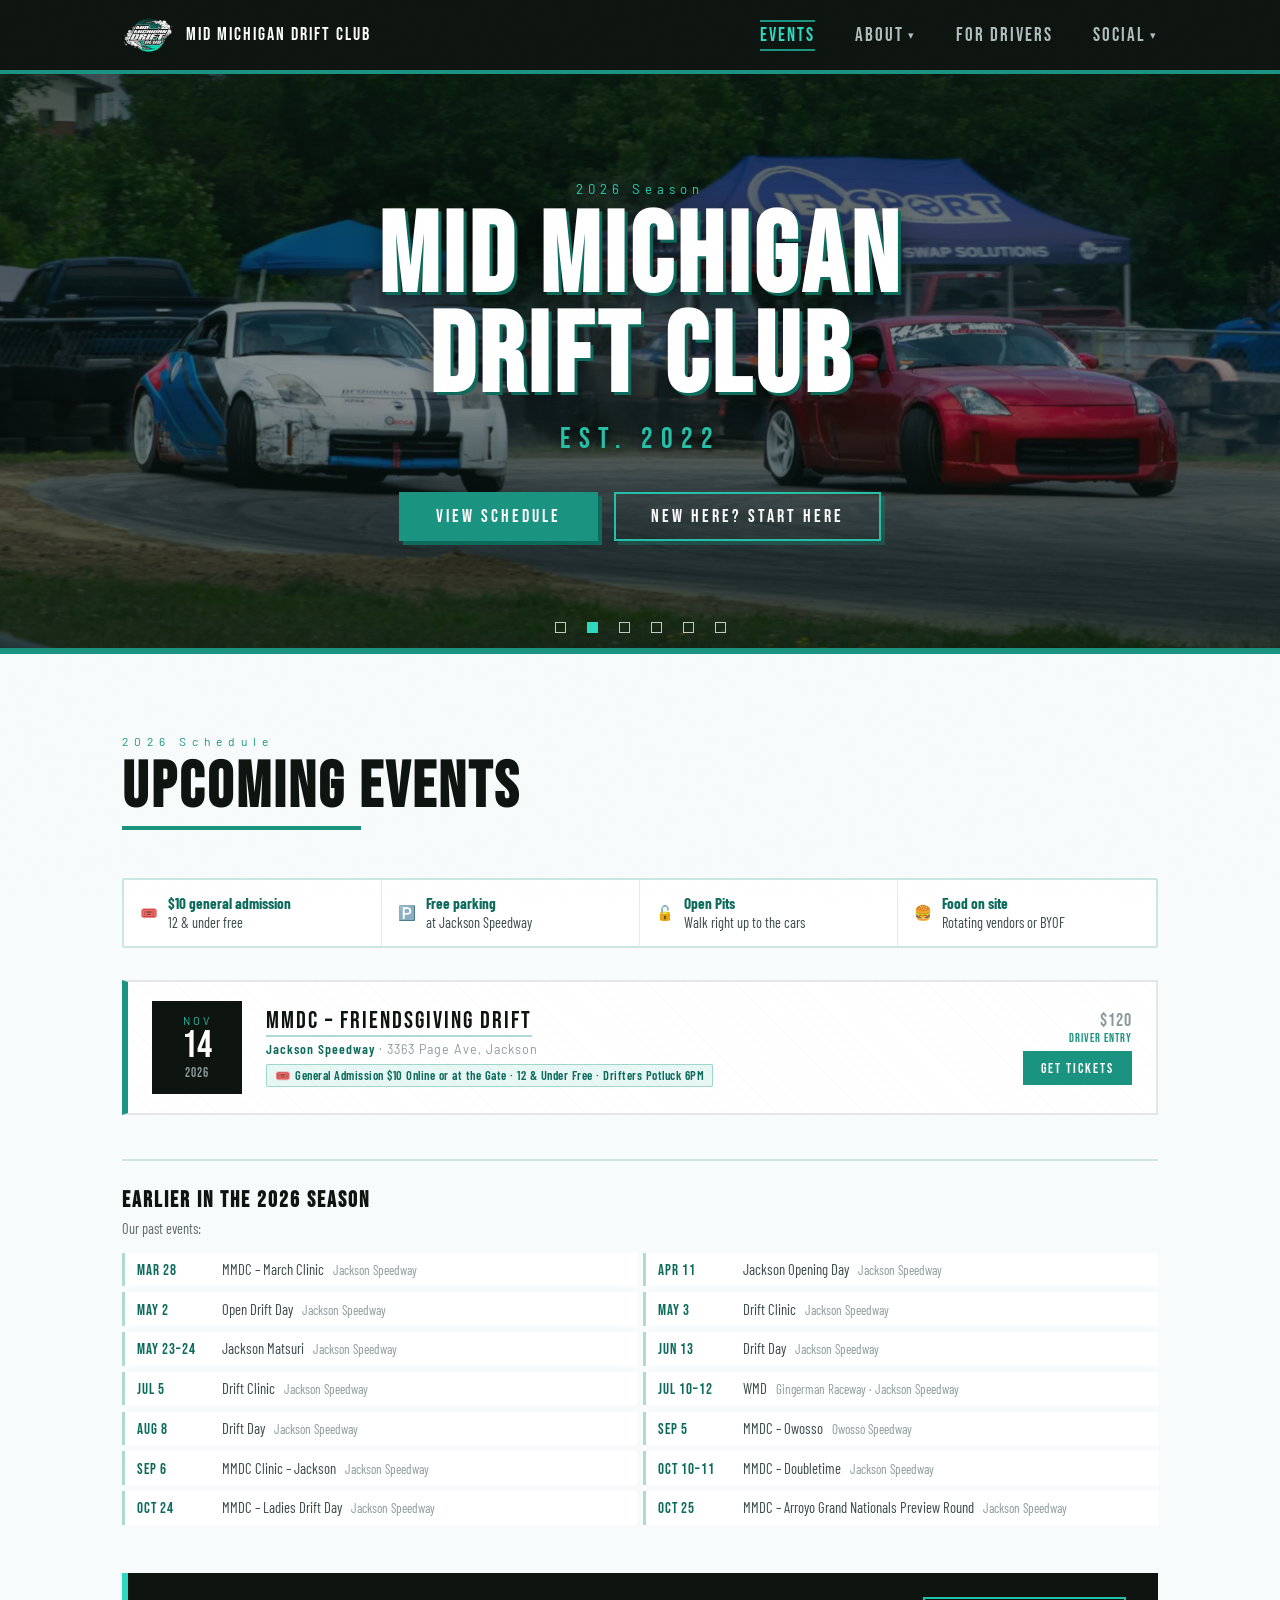
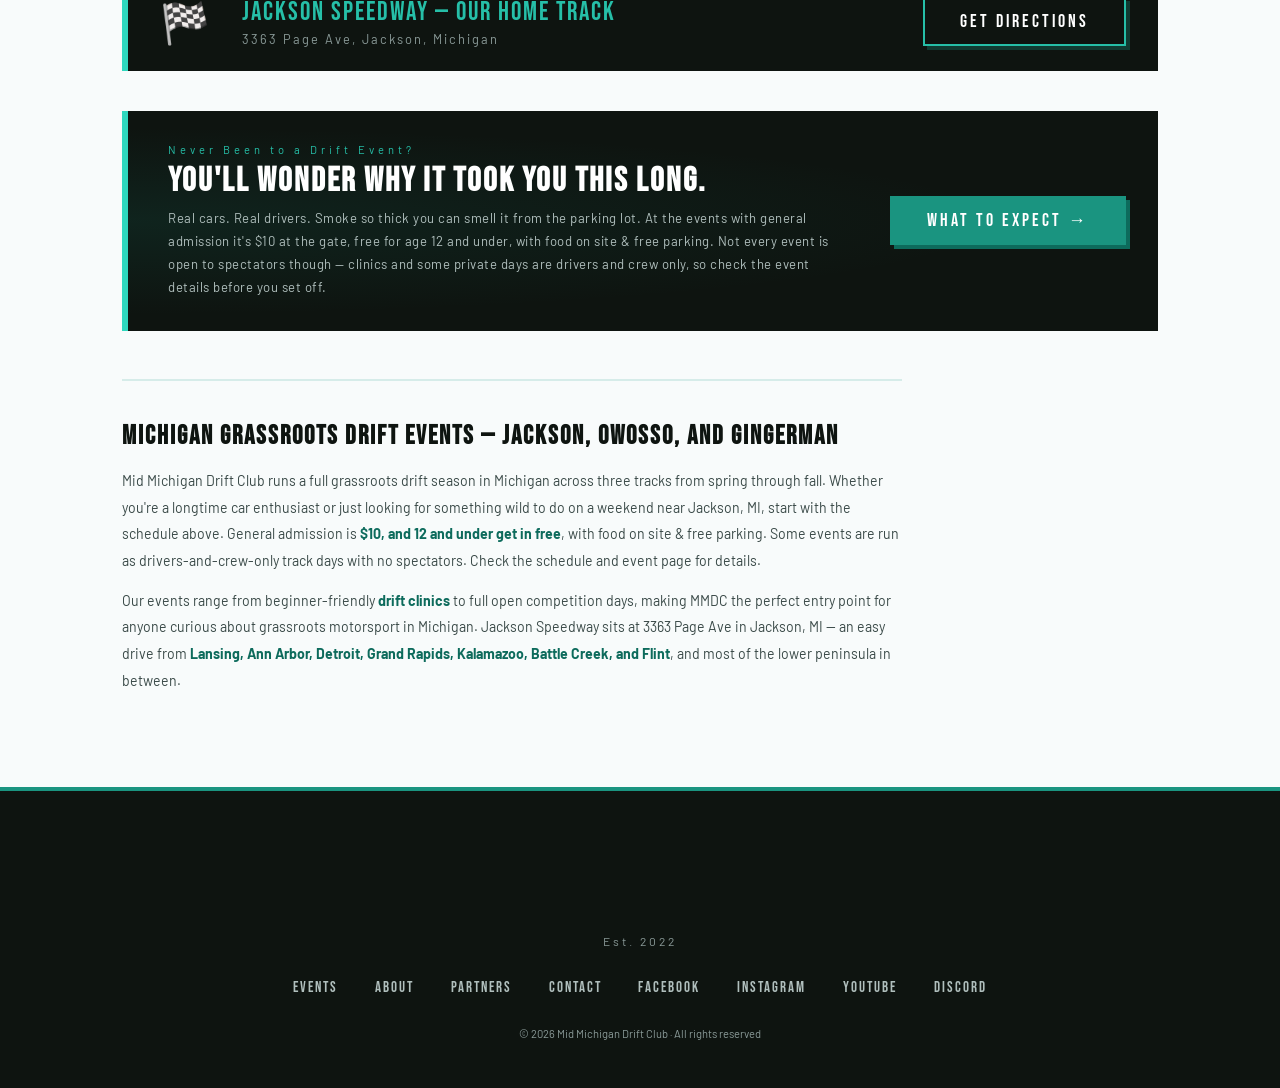
==== commit 2ea4dfda: "Move Ladies Drift Day and Arroyo Preview to past events, drop their event schema" ====
--- a/index.html
+++ b/index.html
@@ -37,8 +37,6 @@
        its date has passed, or Google Search Console will flag it as an
        event schema error ("event already occurred"). -->
   <script type="application/ld+json">{"@context":"https://schema.org","@graph":[
-    {"@type":"SportsEvent","name":"MMDC – Ladies Drift Day","startDate":"2026-10-24","eventAttendanceMode":"https://schema.org/OfflineEventAttendanceMode","eventStatus":"https://schema.org/EventScheduled","location":{"@type":"Place","name":"Jackson Speedway","address":{"@type":"PostalAddress","streetAddress":"3363 Page Ave","addressLocality":"Jackson","addressRegion":"MI","postalCode":"49203","addressCountry":"US"}},"organizer":{"@type":"SportsOrganization","name":"Mid Michigan Drift Club","url":"https://midmichigandriftclub.com"},"offers":{"@type":"Offer","name":"Driver Entry","price":"200","priceCurrency":"USD","url":"https://driftmaps.com/event/mmdc10242026/","availability":"https://schema.org/InStock"}},
-    {"@type":"SportsEvent","name":"MMDC – Arroyo Grand Nationals Preview Round","startDate":"2026-10-25","eventAttendanceMode":"https://schema.org/OfflineEventAttendanceMode","eventStatus":"https://schema.org/EventScheduled","location":{"@type":"Place","name":"Jackson Speedway","address":{"@type":"PostalAddress","streetAddress":"3363 Page Ave","addressLocality":"Jackson","addressRegion":"MI","postalCode":"49203","addressCountry":"US"}},"organizer":{"@type":"SportsOrganization","name":"Mid Michigan Drift Club","url":"https://midmichigandriftclub.com"},"offers":{"@type":"Offer","name":"Driver Entry","price":"150","priceCurrency":"USD","url":"https://driftmaps.com/event/mmdc10252026/","availability":"https://schema.org/InStock"}},
     {"@type":"SportsEvent","name":"MMDC – Friendsgiving Drift","startDate":"2026-11-14","eventAttendanceMode":"https://schema.org/OfflineEventAttendanceMode","eventStatus":"https://schema.org/EventScheduled","description":"An open drift day that rolls into a community Friendsgiving potluck in the garage. Spectator gates open at noon.","location":{"@type":"Place","name":"Jackson Speedway","address":{"@type":"PostalAddress","streetAddress":"3363 Page Ave","addressLocality":"Jackson","addressRegion":"MI","postalCode":"49203","addressCountry":"US"}},"organizer":{"@type":"SportsOrganization","name":"Mid Michigan Drift Club","url":"https://midmichigandriftclub.com"},"offers":[{"@type":"Offer","name":"General Admission","price":"10","priceCurrency":"USD","url":"https://driftmaps.com/event/mmdc11142026/"},{"@type":"Offer","name":"Driver Entry (includes 1 free crew pass)","price":"120","priceCurrency":"USD","url":"https://driftmaps.com/event/mmdc11142026/"},{"@type":"Offer","name":"Crew Pass","price":"10","priceCurrency":"USD","url":"https://driftmaps.com/event/mmdc11142026/"}]}
   ]}</script>
   <link rel="preconnect" href="https://fonts.googleapis.com">
@@ -106,32 +104,6 @@
     <div class="events-grid">
 
       <div class="event-card">
-        <div class="event-date-block"><div class="month">Oct</div><div class="day">24</div><div class="multi">2026</div></div>
-        <div class="event-info">
-          <div class="event-name"><a href="https://driftmaps.com/event/mmdc10242026/" target="_blank" rel="noopener">MMDC – Ladies Drift Day</a></div>
-          <div class="event-meta"><span class="venue">Jackson Speedway</span> · 3363 Page Ave, Jackson</div>
-          <div class="event-spec none">Drivers &amp; Crew Only · No General Admission</div>
-        </div>
-        <div>
-          <div class="event-price">$200 <span class="price-range">Driver entry</span></div>
-          <div class="event-action"><a href="https://driftmaps.com/event/mmdc10242026/" target="_blank" class="btn-ticket">Get Tickets</a></div>
-        </div>
-      </div>
-
-      <div class="event-card">
-        <div class="event-date-block"><div class="month">Oct</div><div class="day">25</div><div class="multi">2026</div></div>
-        <div class="event-info">
-          <div class="event-name"><a href="https://driftmaps.com/event/mmdc10252026/" target="_blank" rel="noopener">MMDC – Arroyo Grand Nationals Preview Round</a></div>
-          <div class="event-meta"><span class="venue">Jackson Speedway</span> · 3363 Page Ave, Jackson</div>
-          <div class="event-spec none">Drivers &amp; Crew Only · No General Admission · Driver, Crew, and Additional Crew Tickets Only</div>
-        </div>
-        <div>
-          <div class="event-price">$150 <span class="price-range">Driver entry</span></div>
-          <div class="event-action"><a href="https://driftmaps.com/event/mmdc10252026/" target="_blank" class="btn-ticket">Get Tickets</a></div>
-        </div>
-      </div>
-
-      <div class="event-card">
         <div class="event-date-block"><div class="month">Nov</div><div class="day">14</div><div class="multi">2026</div></div>
         <div class="event-info">
           <div class="event-name"><a href="https://driftmaps.com/event/mmdc11142026/" target="_blank" rel="noopener">MMDC – Friendsgiving Drift</a></div>
@@ -162,6 +134,8 @@
         <div class="past-item"><span class="past-date">Sep 5</span><span>MMDC – Owosso</span><span class="past-venue">Owosso Speedway</span></div>
         <div class="past-item"><span class="past-date">Sep 6</span><span>MMDC Clinic – Jackson</span><span class="past-venue">Jackson Speedway</span></div>
         <div class="past-item"><span class="past-date">Oct 10–11</span><span>MMDC – Doubletime</span><span class="past-venue">Jackson Speedway</span></div>
+        <div class="past-item"><span class="past-date">Oct 24</span><span>MMDC – Ladies Drift Day</span><span class="past-venue">Jackson Speedway</span></div>
+        <div class="past-item"><span class="past-date">Oct 25</span><span>MMDC – Arroyo Grand Nationals Preview Round</span><span class="past-venue">Jackson Speedway</span></div>
       </div>
     </div>
 
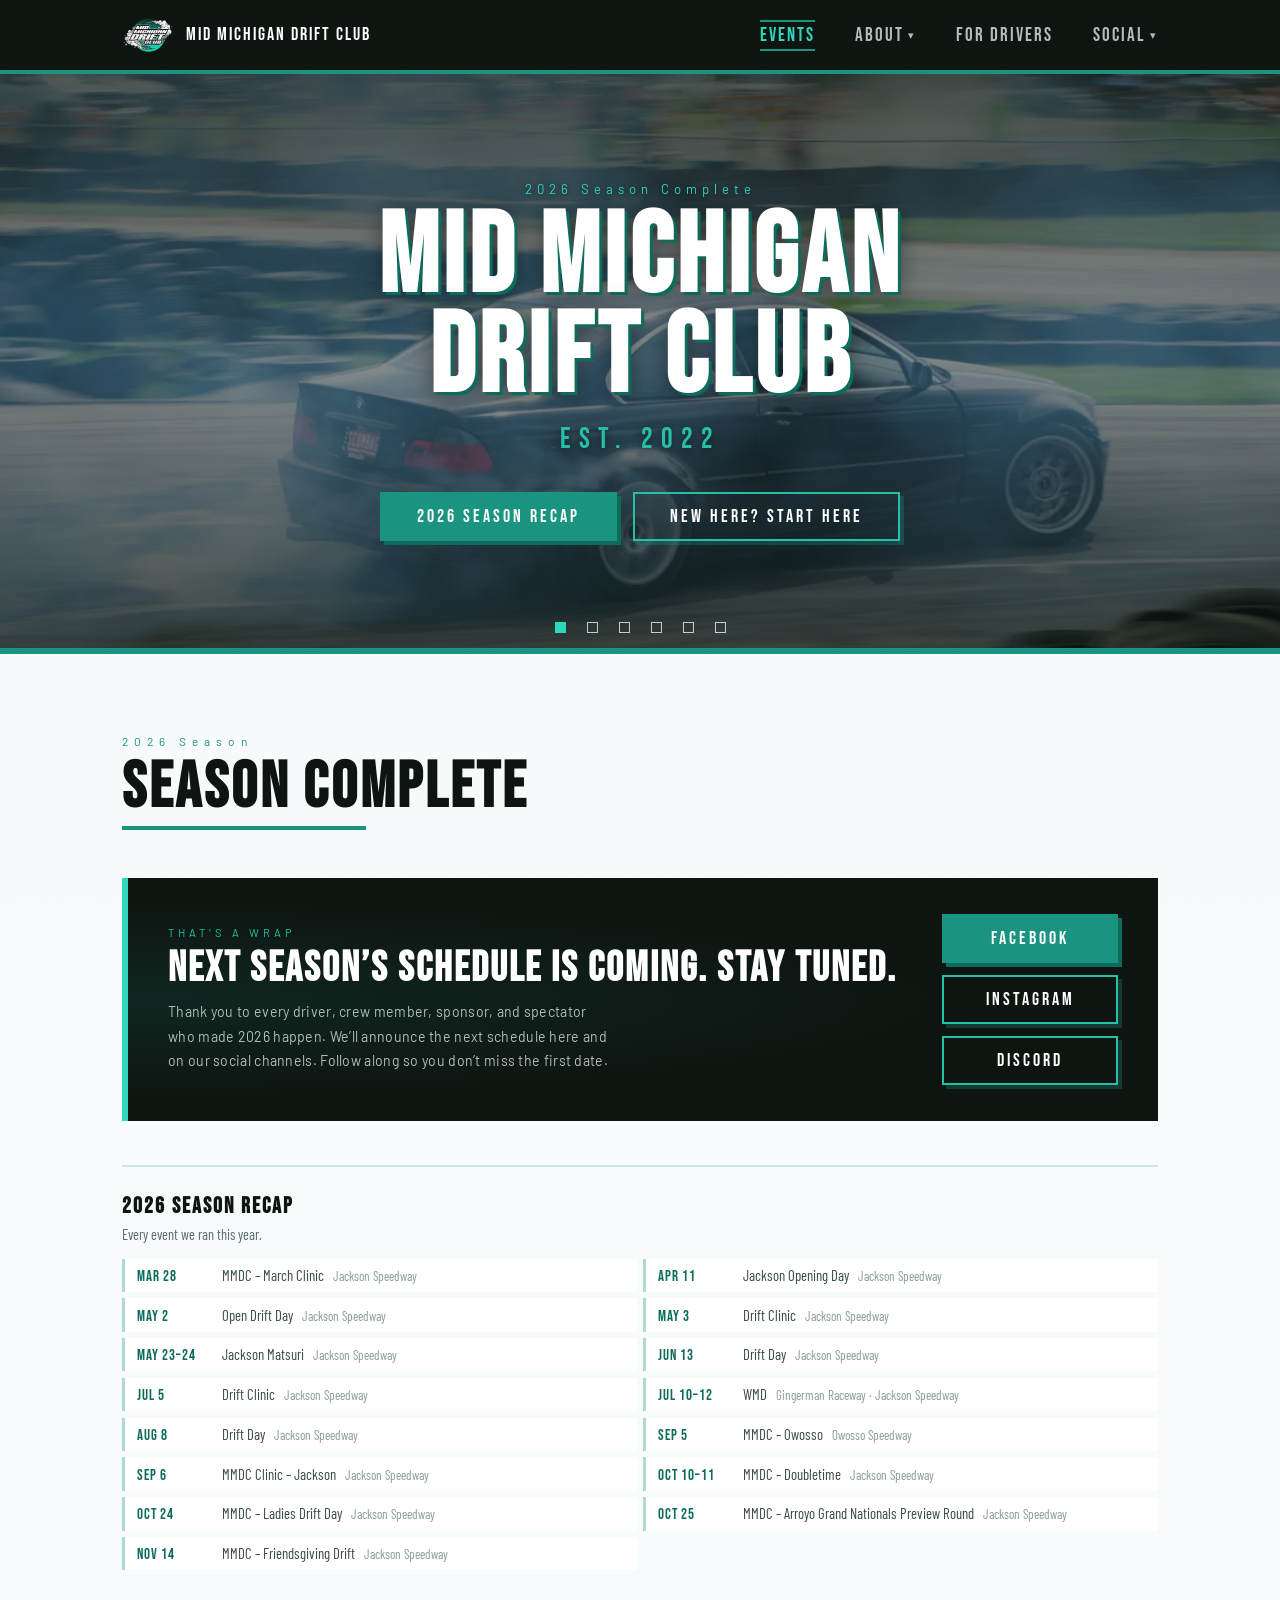
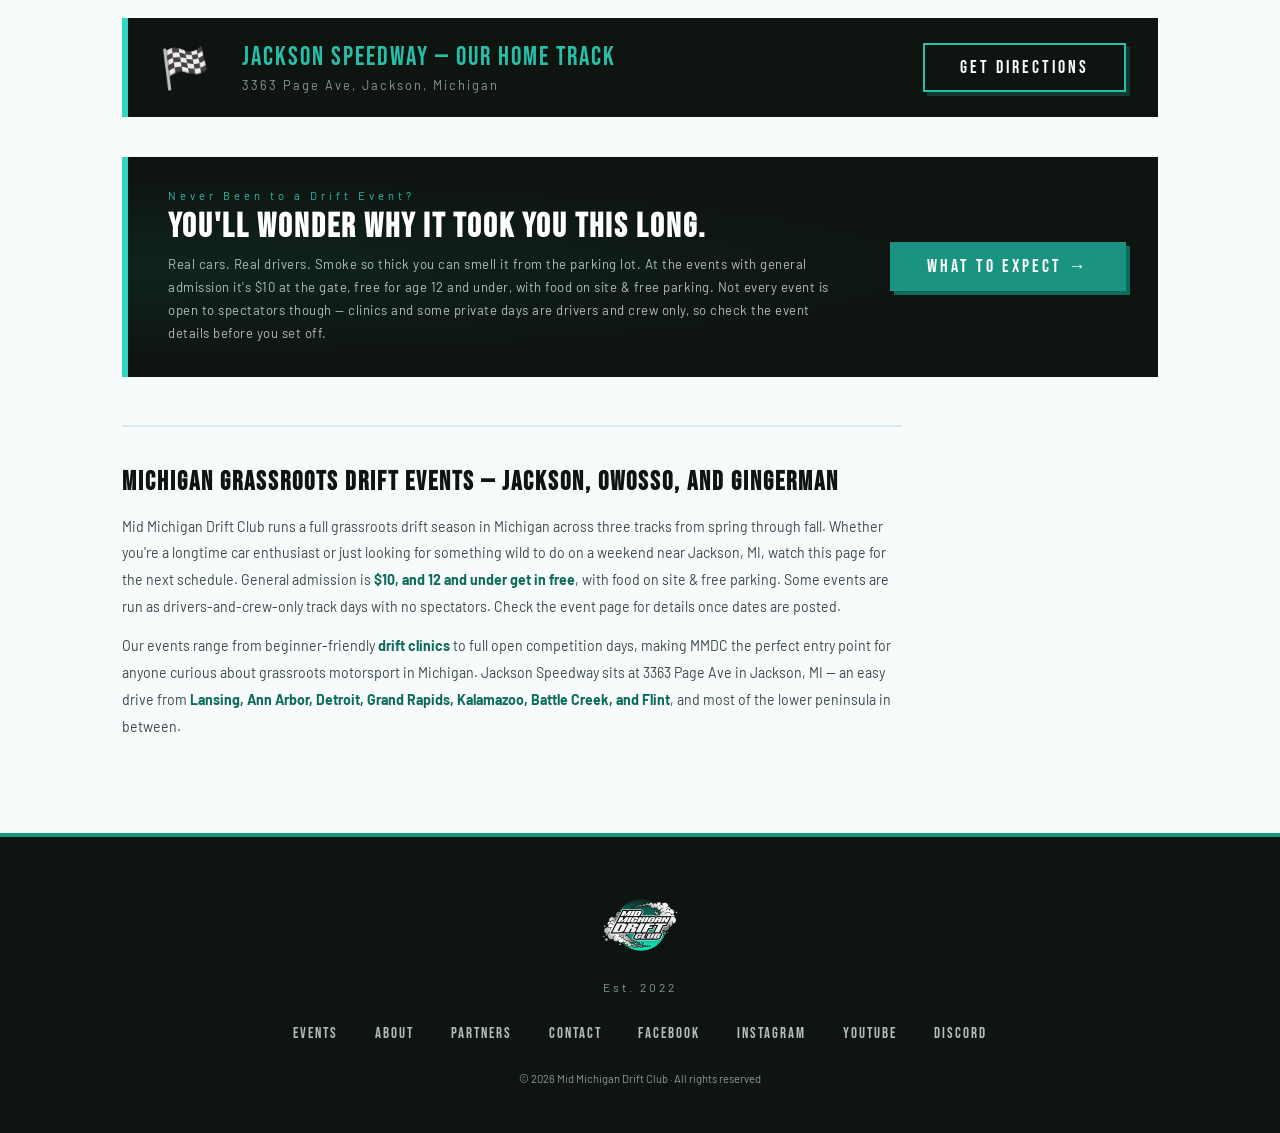
==== commit b2960338: "Switch homepage to off-season: season recap and stay-tuned banner Friendsgiving was the last event o" ====
--- a/index.html
+++ b/index.html
@@ -33,12 +33,10 @@
   <meta name="geo.position" content="42.2459;-84.4013" />
   <meta name="ICBM" content="42.2459, -84.4013" />
   <script type="application/ld+json">{"@context":"https://schema.org","@type":"SportsOrganization","name":"Mid Michigan Drift Club","alternateName":"MMDC","email":"staff@mmdrift.com","url":"https://midmichigandriftclub.com","logo":"https://midmichigandriftclub.com/logo-social.png","description":"A Michigan grassroots drift club running a full season of drift events at Jackson Speedway in Jackson, MI, with additional dates at Owosso Speedway and Gingerman Raceway.","sport":"Drifting","areaServed":"Michigan","location":{"@type":"Place","name":"Jackson Speedway","address":{"@type":"PostalAddress","streetAddress":"3363 Page Ave","addressLocality":"Jackson","addressRegion":"MI","postalCode":"49203","addressCountry":"US"}},"sameAs":["https://www.facebook.com/mmdc0/","https://www.instagram.com/midmichigandriftclub/","https://www.youtube.com/@MidMichiganDriftClub","https://driftmaps.com/organizer/mid-michigan-drift-club/","https://discord.gg/YjmYq5kfDn"]}</script>
-  <!-- Keep this list in sync with the event cards below: drop an entry once
-       its date has passed, or Google Search Console will flag it as an
-       event schema error ("event already occurred"). -->
-  <script type="application/ld+json">{"@context":"https://schema.org","@graph":[
-    {"@type":"SportsEvent","name":"MMDC – Friendsgiving Drift","startDate":"2026-11-14","eventAttendanceMode":"https://schema.org/OfflineEventAttendanceMode","eventStatus":"https://schema.org/EventScheduled","description":"An open drift day that rolls into a community Friendsgiving potluck in the garage. Spectator gates open at noon.","location":{"@type":"Place","name":"Jackson Speedway","address":{"@type":"PostalAddress","streetAddress":"3363 Page Ave","addressLocality":"Jackson","addressRegion":"MI","postalCode":"49203","addressCountry":"US"}},"organizer":{"@type":"SportsOrganization","name":"Mid Michigan Drift Club","url":"https://midmichigandriftclub.com"},"offers":[{"@type":"Offer","name":"General Admission","price":"10","priceCurrency":"USD","url":"https://driftmaps.com/event/mmdc11142026/"},{"@type":"Offer","name":"Driver Entry (includes 1 free crew pass)","price":"120","priceCurrency":"USD","url":"https://driftmaps.com/event/mmdc11142026/"},{"@type":"Offer","name":"Crew Pass","price":"10","priceCurrency":"USD","url":"https://driftmaps.com/event/mmdc11142026/"}]}
-  ]}</script>
+  <!-- Off-season: no upcoming events, so no event schema. When next season's
+       cards go up, add a SportsEvent @graph here (one entry per card) and drop
+       each entry once its date has passed, or Google Search Console will flag
+       it as an event schema error ("event already occurred"). -->
   <link rel="preconnect" href="https://fonts.googleapis.com">
   <link href="https://fonts.googleapis.com/css2?family=Bebas+Neue&family=Barlow:wght@400;500;600&family=Barlow+Condensed:wght@400;600;700&display=swap" rel="stylesheet">
   <link rel="stylesheet" href="/styles.css">
@@ -80,47 +78,36 @@
     <div class="hero-bg" id="hero-rotator"></div>
     <div class="hero-overlay"></div>
     <div class="hero-content">
-      <p class="hero-eyebrow">2026 Season</p>
+      <p class="hero-eyebrow">2026 Season Complete</p>
       <h1 class="hero-title">Mid Michigan<br>Drift Club</h1>
       <p class="hero-sub">Est. 2022</p>
       <div class="hero-cta">
-        <a href="#events-anchor" class="btn btn-primary">View Schedule</a>
+        <a href="#events-anchor" class="btn btn-primary">2026 Season Recap</a>
         <a href="/about/" class="btn btn-outline">New Here? Start Here</a>
       </div>
     </div>
   </section>
 
   <div class="section" id="events-anchor">
-    <p class="section-label">2026 Schedule</p>
-    <h2 class="section-title">Upcoming Events</h2>
+    <p class="section-label">2026 Season</p>
+    <h2 class="section-title">Season Complete</h2>
 
-    <div class="spec-hook">
-      <div class="spec-hook-item">🎟️ <span><strong>$10 general admission</strong> 12 &amp; under free</span></div>
-      <div class="spec-hook-item">🅿️ <span><strong>Free parking</strong> at Jackson Speedway</span></div>
-      <div class="spec-hook-item">🔓 <span><strong>Open Pits</strong> Walk right up to the cars</span></div>
-      <div class="spec-hook-item">🍔 <span><strong>Food on site</strong> Rotating vendors or BYOF</span></div>
-    </div>
-
-    <div class="events-grid">
-
-      <div class="event-card">
-        <div class="event-date-block"><div class="month">Nov</div><div class="day">14</div><div class="multi">2026</div></div>
-        <div class="event-info">
-          <div class="event-name"><a href="https://driftmaps.com/event/mmdc11142026/" target="_blank" rel="noopener">MMDC – Friendsgiving Drift</a></div>
-          <div class="event-meta"><span class="venue">Jackson Speedway</span> · 3363 Page Ave, Jackson</div>
-          <div class="event-spec open">🎟️ General Admission $10 Online or at the Gate · 12 &amp; Under Free · Drifters Potluck 6PM</div>
-        </div>
-        <div>
-          <div class="event-price">$120 <span class="price-range">Driver entry</span></div>
-          <div class="event-action"><a href="https://driftmaps.com/event/mmdc11142026/" target="_blank" class="btn-ticket">Get Tickets</a></div>
-        </div>
+    <div class="offseason">
+      <div class="offseason-text">
+        <div class="offseason-label">That&rsquo;s a Wrap</div>
+        <h3>Next season&rsquo;s schedule is coming. Stay tuned.</h3>
+        <p>Thank you to every driver, crew member, sponsor, and spectator who made 2026 happen. We&rsquo;ll announce the next schedule here and on our social channels. Follow along so you don&rsquo;t miss the first date.</p>
       </div>
-
+      <div class="offseason-links">
+        <a href="https://www.facebook.com/mmdc0/" target="_blank" rel="noopener" class="btn btn-primary">Facebook</a>
+        <a href="https://www.instagram.com/midmichigandriftclub/" target="_blank" rel="noopener" class="btn btn-outline">Instagram</a>
+        <a href="https://discord.gg/YjmYq5kfDn" target="_blank" rel="noopener" class="btn btn-outline">Discord</a>
+      </div>
     </div>
 
     <div class="past-season">
-      <h3>Earlier in the 2026 Season</h3>
-      <p class="past-intro">Our past events:</p>
+      <h3>2026 Season Recap</h3>
+      <p class="past-intro">Every event we ran this year.</p>
       <div class="past-grid">
         <div class="past-item"><span class="past-date">Mar 28</span><span>MMDC – March Clinic</span><span class="past-venue">Jackson Speedway</span></div>
         <div class="past-item"><span class="past-date">Apr 11</span><span>Jackson Opening Day</span><span class="past-venue">Jackson Speedway</span></div>
@@ -136,6 +123,7 @@
         <div class="past-item"><span class="past-date">Oct 10–11</span><span>MMDC – Doubletime</span><span class="past-venue">Jackson Speedway</span></div>
         <div class="past-item"><span class="past-date">Oct 24</span><span>MMDC – Ladies Drift Day</span><span class="past-venue">Jackson Speedway</span></div>
         <div class="past-item"><span class="past-date">Oct 25</span><span>MMDC – Arroyo Grand Nationals Preview Round</span><span class="past-venue">Jackson Speedway</span></div>
+        <div class="past-item"><span class="past-date">Nov 14</span><span>MMDC – Friendsgiving Drift</span><span class="past-venue">Jackson Speedway</span></div>
       </div>
     </div>
 
@@ -159,7 +147,7 @@
 
     <div class="seo-blurb">
       <h2>Michigan Grassroots Drift Events — Jackson, Owosso, and Gingerman</h2>
-      <p>Mid Michigan Drift Club runs a full grassroots drift season in Michigan across three tracks from spring through fall. Whether you're a longtime car enthusiast or just looking for something wild to do on a weekend near Jackson, MI, start with the schedule above. General admission is <strong>$10, and 12 and under get in free</strong>, with food on site &amp; free parking. Some events are run as drivers-and-crew-only track days with no spectators. Check the schedule and event page for details.</p>
+      <p>Mid Michigan Drift Club runs a full grassroots drift season in Michigan across three tracks from spring through fall. Whether you're a longtime car enthusiast or just looking for something wild to do on a weekend near Jackson, MI, watch this page for the next schedule. General admission is <strong>$10, and 12 and under get in free</strong>, with food on site &amp; free parking. Some events are run as drivers-and-crew-only track days with no spectators. Check the event page for details once dates are posted.</p>
       <p>Our events range from beginner-friendly <strong>drift clinics</strong> to full open competition days, making MMDC the perfect entry point for anyone curious about grassroots motorsport in Michigan. Jackson Speedway sits at 3363 Page Ave in Jackson, MI — an easy drive from <strong>Lansing, Ann Arbor, Detroit, Grand Rapids, Kalamazoo, Battle Creek, and Flint</strong>, and most of the lower peninsula in between.</p>
     </div>
   </div>
--- a/styles.css
+++ b/styles.css
@@ -234,6 +234,16 @@
 .event-spec.none{background:#f1f4f4;color:#5a6a68;border:1px solid rgba(10,22,18,0.16)}
 .event-spec.tbc{background:#fdf6e3;color:#7a5c00;border:1px solid rgba(160,125,0,0.3)}
 /* EARLIER IN THE SEASON */
+.offseason{background:var(--black);border-left:6px solid var(--teal-bright);padding:2rem 1.5rem;display:flex;flex-direction:column;gap:1.5rem;position:relative;overflow:hidden}
+@media(min-width:800px){.offseason{flex-direction:row;align-items:center;gap:2.5rem;padding:2.25rem 2.5rem}}
+.offseason::before{content:'';position:absolute;inset:0;background:radial-gradient(ellipse at 0% 50%,rgba(26,148,128,0.14) 0%,transparent 60%);pointer-events:none}
+.offseason-text{flex:1;min-width:240px;position:relative;z-index:1}
+.offseason-label{font-family:'Barlow',sans-serif;font-size:0.7rem;color:var(--teal-light);letter-spacing:4px;margin-bottom:0.5rem;text-transform:uppercase}
+.offseason-text h3{font-family:'Bebas Neue',sans-serif;font-size:clamp(1.8rem,4vw,2.6rem);letter-spacing:2px;color:var(--white);line-height:1.05;margin-bottom:0.6rem}
+.offseason-text p{font-family:'Barlow',sans-serif;font-size:0.88rem;color:var(--smoke-light);line-height:1.75;letter-spacing:0.3px;max-width:56ch}
+.offseason-links{display:flex;flex-wrap:wrap;gap:0.75rem;position:relative;z-index:1}
+.offseason-links .btn{flex:1 1 auto;text-align:center;padding:0.7rem 0.9rem;font-size:1rem;letter-spacing:2px}
+@media(min-width:800px){.offseason-links{flex-direction:column;flex-shrink:0}.offseason-links .btn{flex:none;padding:0.75rem 2.2rem;font-size:1.1rem;letter-spacing:3px;min-width:11rem}}
 .past-season{margin-top:2.75rem;border-top:2px solid rgba(26,148,128,0.2);padding-top:1.6rem}
 .past-season h3{font-family:'Bebas Neue',sans-serif;font-size:1.4rem;letter-spacing:2px;color:var(--black)}
 .past-intro{font-family:'Barlow Condensed',sans-serif;font-size:0.9rem;color:#5a6a68;margin:0.35rem 0 1rem;max-width:60ch}
